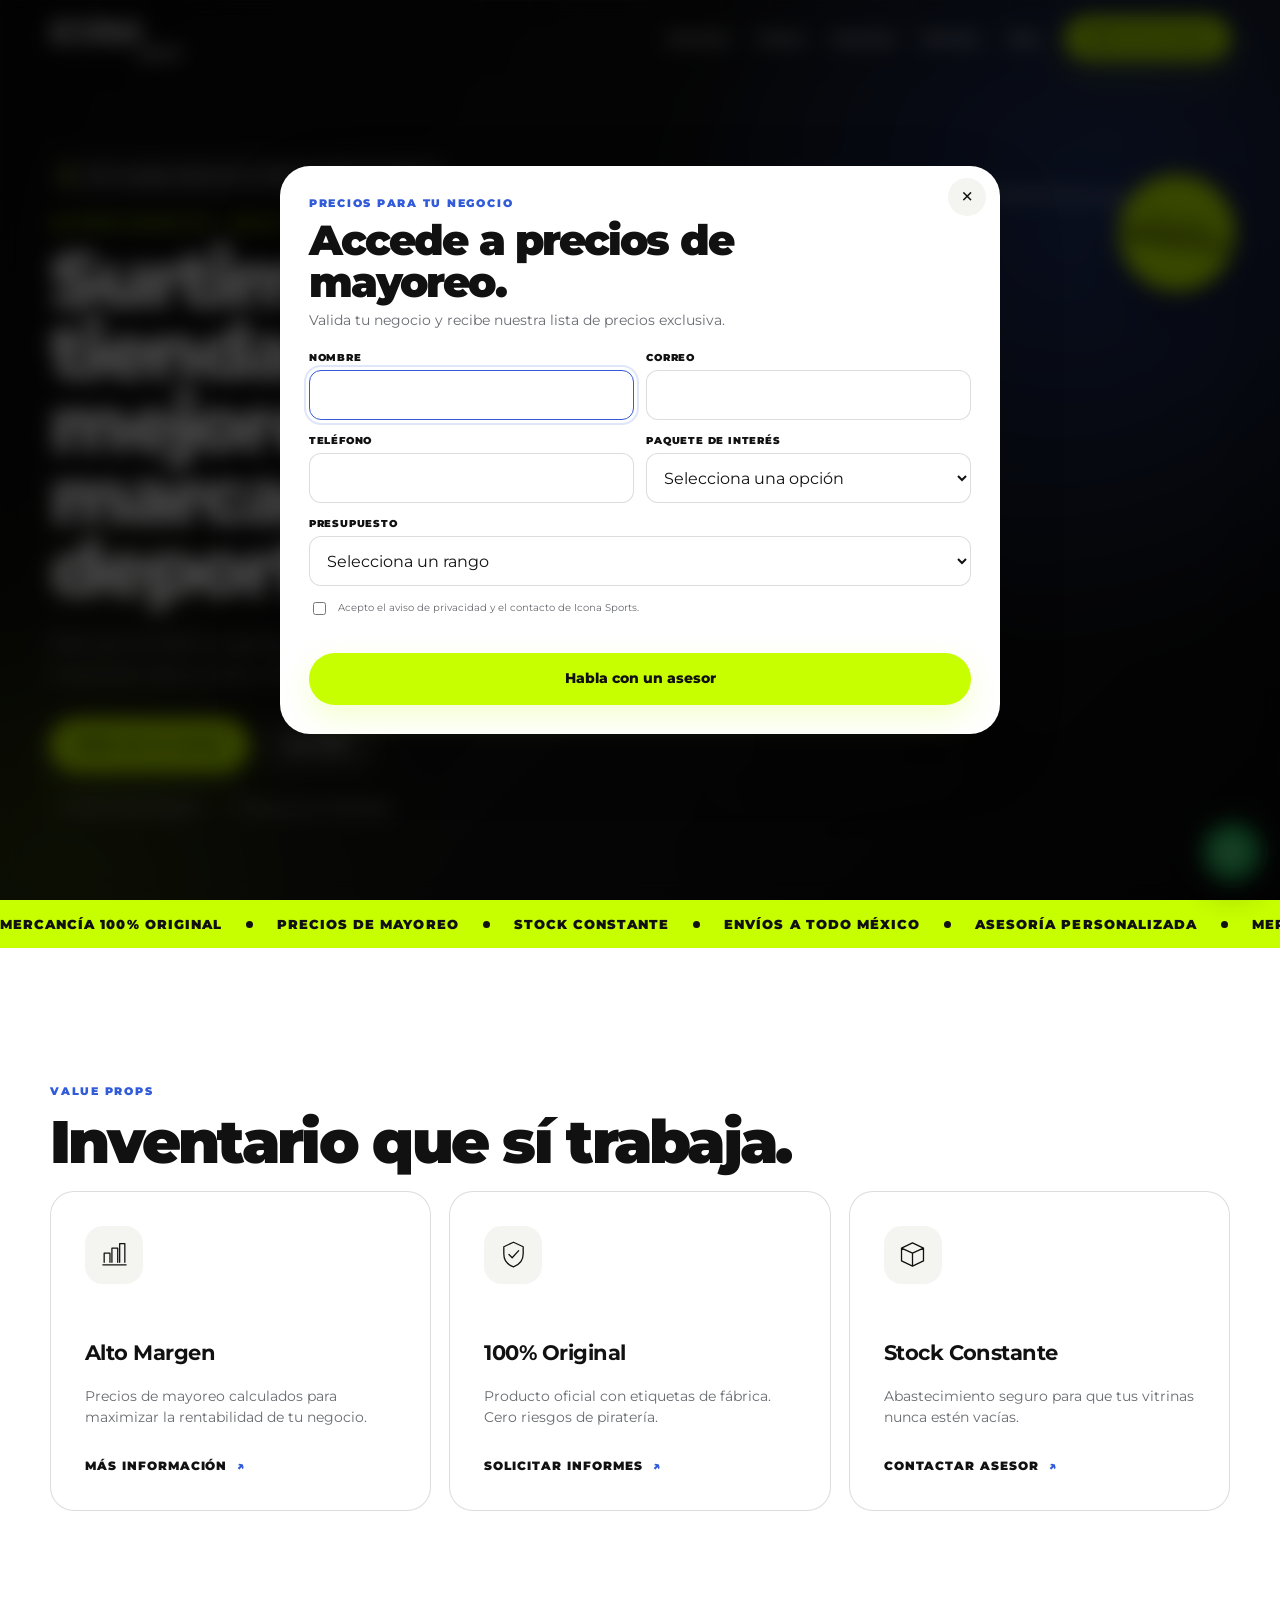
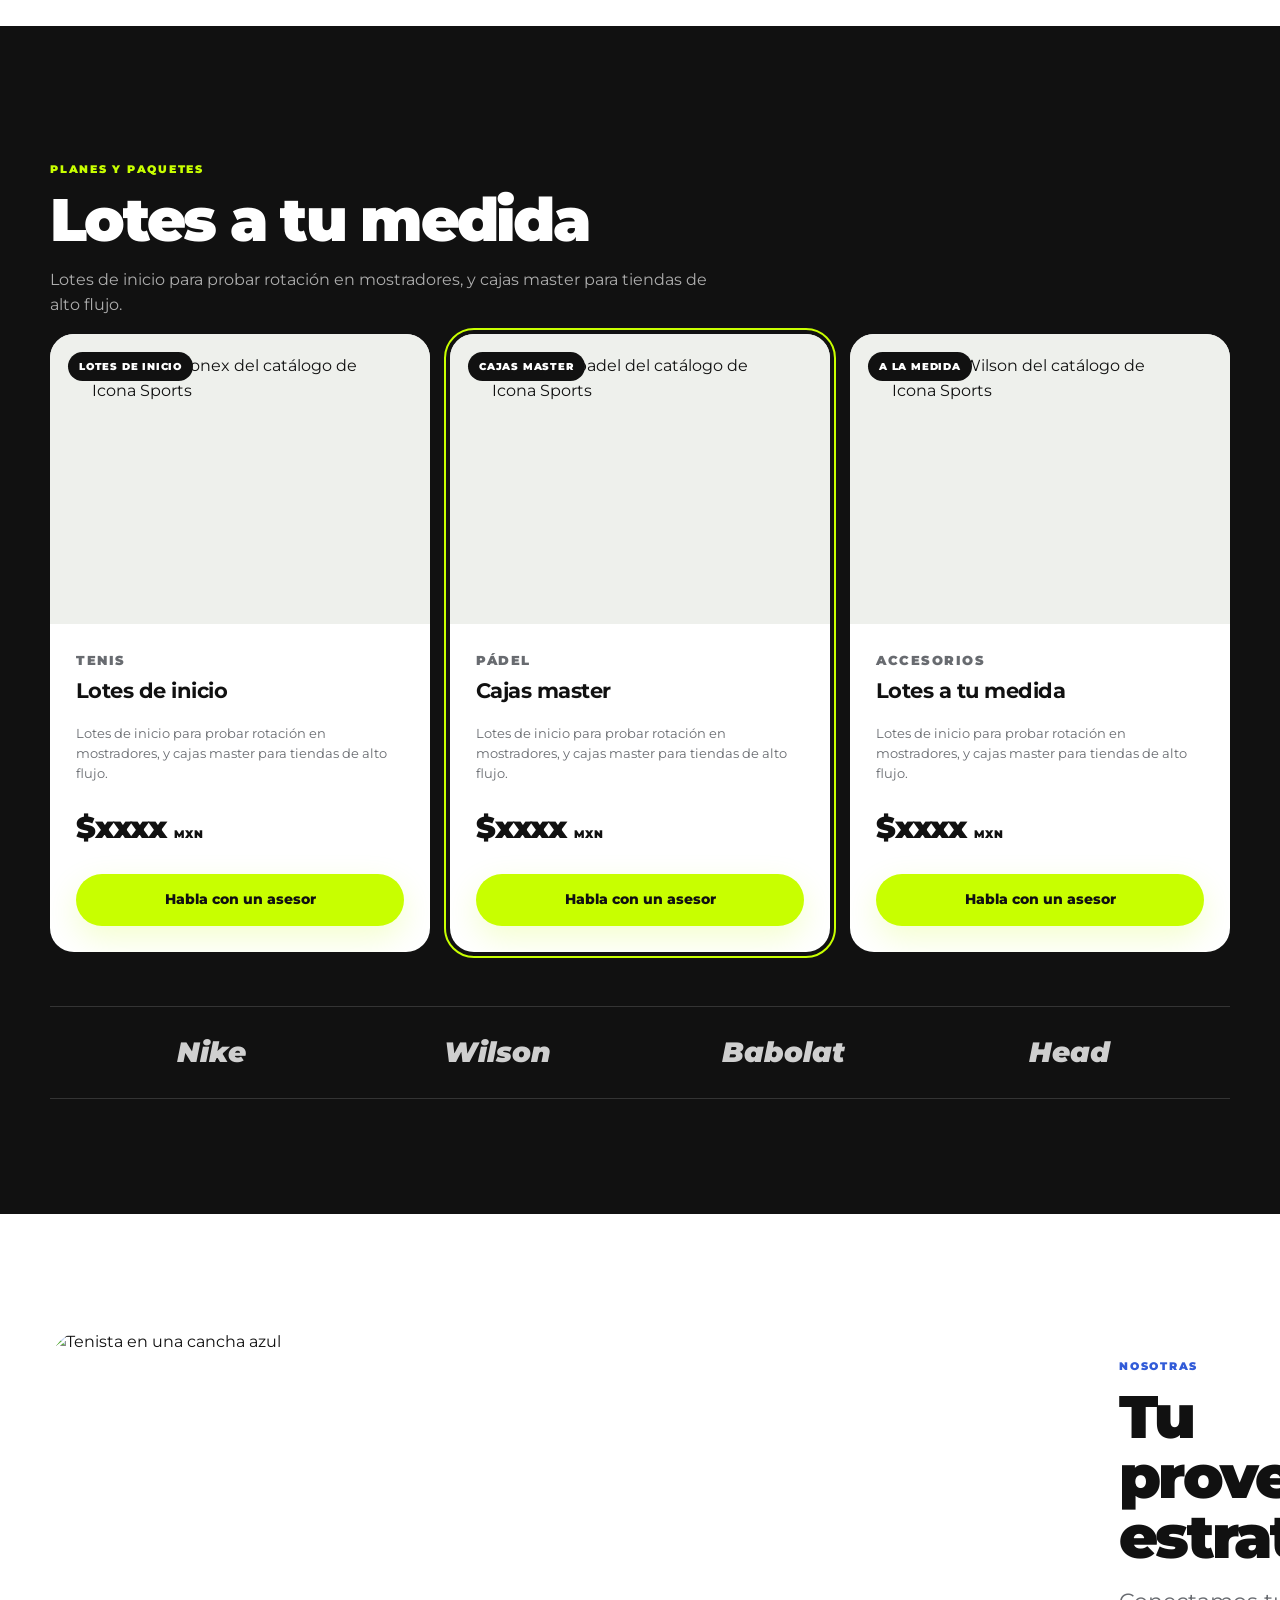
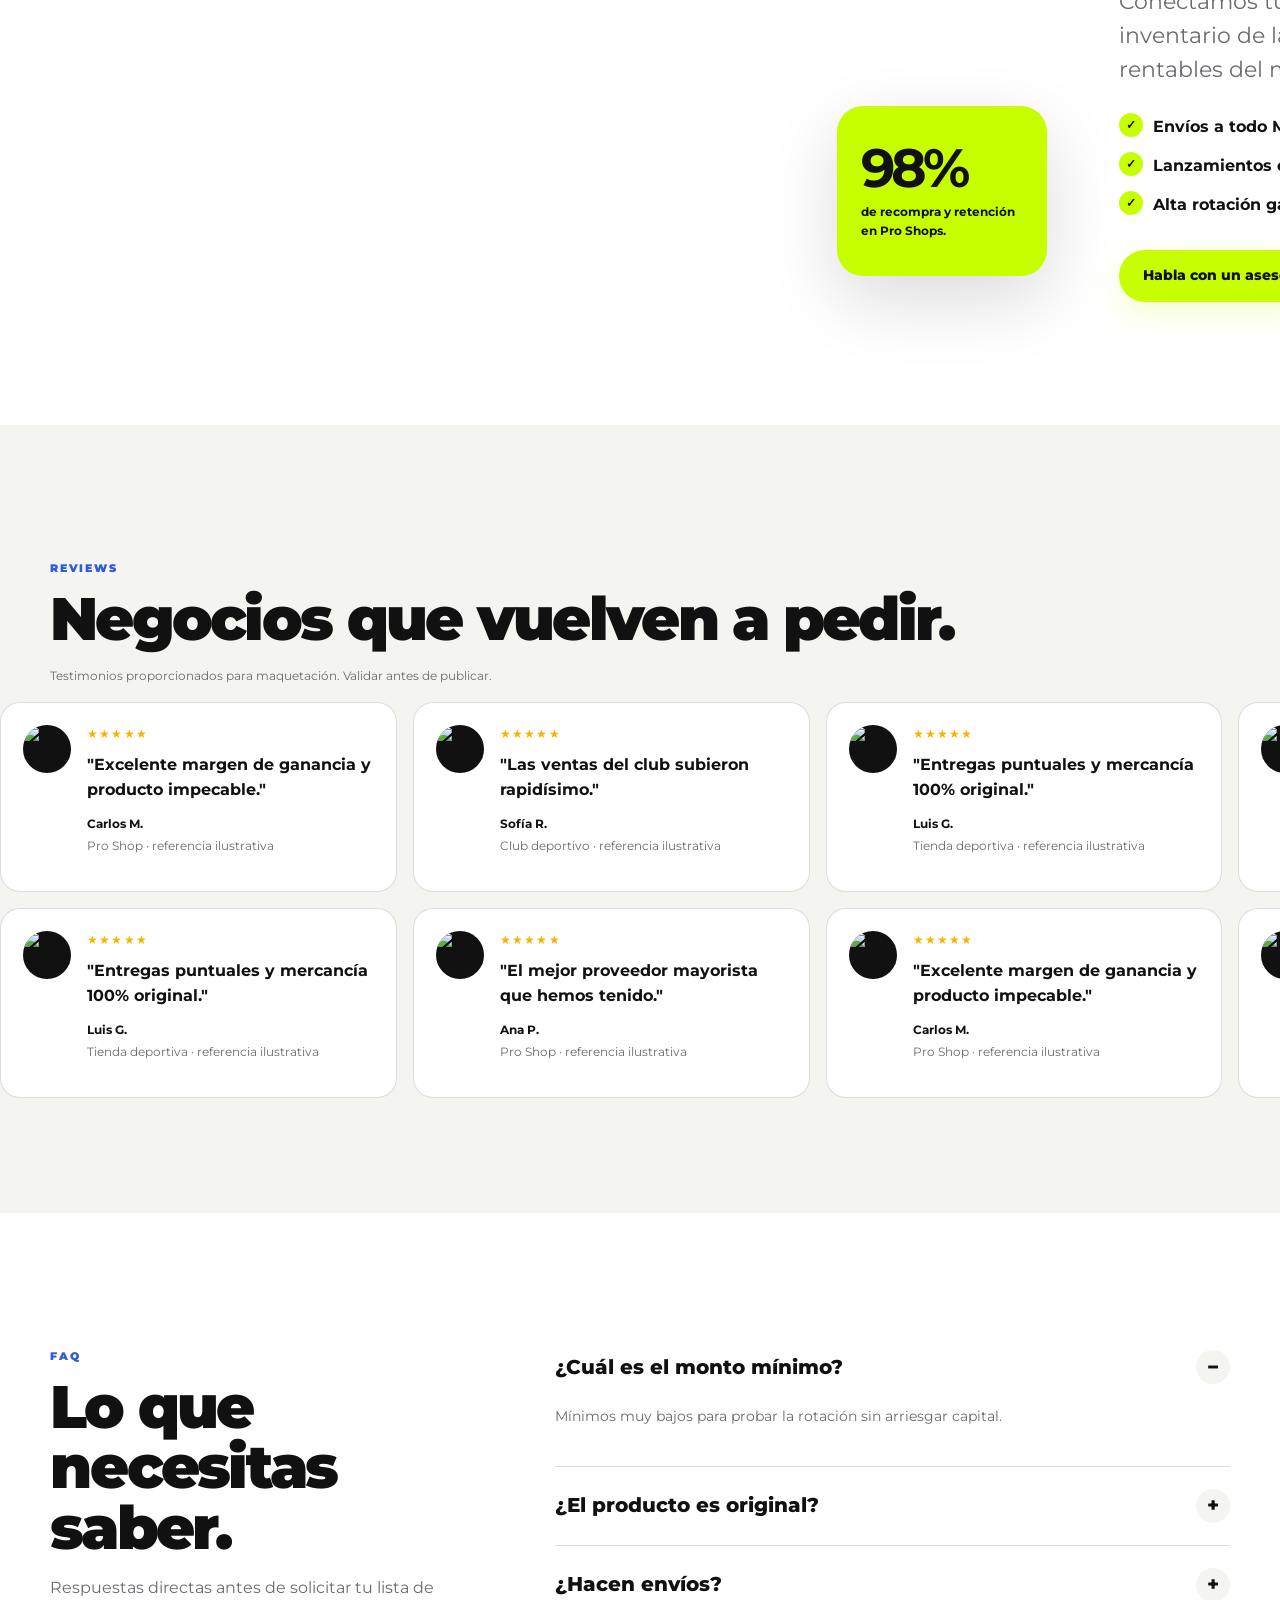
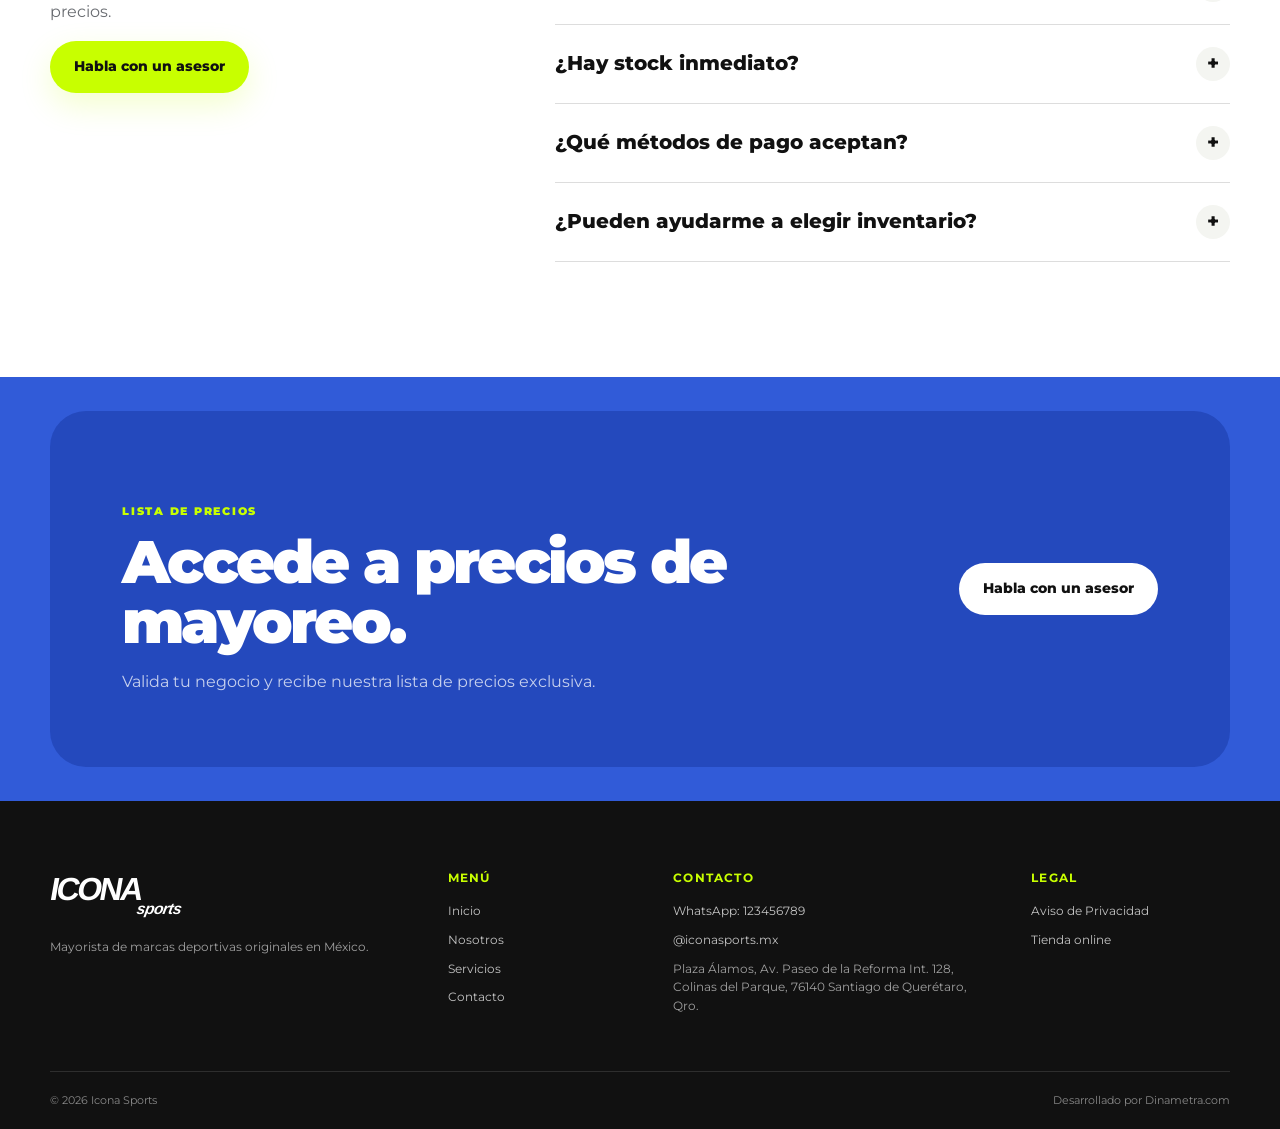
==== index.html @ 25380f53 "test landing b2b icona" ====
<!doctype html>
<html lang="es-MX">
<head>
  <meta charset="utf-8">
  <meta name="viewport" content="width=device-width, initial-scale=1">
  <meta name="description" content="Icona Sports: precios de mayoreo para clubes, tiendas deportivas y Pro Shops en México.">
  <title>Icona Sports | Mayoreo deportivo</title>
  <link rel="icon" href="assets/favicon.svg" type="image/svg+xml">
  <link rel="preconnect" href="https://fonts.googleapis.com">
  <link rel="preconnect" href="https://fonts.gstatic.com" crossorigin>
  <link href="https://fonts.googleapis.com/css2?family=Montserrat:ital,wght@0,400;0,500;0,600;0,700;0,800;0,900;1,700;1,800&display=swap" rel="stylesheet">
  <link rel="stylesheet" href="https://cdnjs.cloudflare.com/ajax/libs/font-awesome/6.7.2/css/all.min.css" referrerpolicy="no-referrer">
  <link rel="stylesheet" href="styles.css">
</head>
<body>
  <a class="skip-link" href="#contenido">Saltar al contenido</a>

  <header class="site-header" id="siteHeader">
    <nav class="nav container" aria-label="Navegación principal">
      <a class="brand" href="#inicio" aria-label="Icona Sports, inicio">
        <img src="assets/icona-logo.svg" width="176" height="48" alt="Icona Sports">
      </a>

      <button class="nav-toggle" id="navToggle" type="button" aria-expanded="false" aria-controls="navMenu" aria-label="Abrir menú">
        <span></span><span></span><span></span>
      </button>

      <div class="nav-menu" id="navMenu">
        <a href="#servicios">Servicios</a>
        <a href="#planes">Planes</a>
        <a href="#nosotras">Nosotras</a>
        <a href="#reviews">Reviews</a>
        <a href="#faq">FAQ</a>
        <button class="btn btn-small btn-primary js-open-modal" type="button">Habla con un asesor</button>
      </div>
    </nav>
  </header>

  <main id="contenido">
    <section class="hero" id="inicio">
      <div class="hero-glow" aria-hidden="true"></div>
      <div class="container hero-grid">
        <div class="hero-copy reveal">
          <div class="badge">
            <span class="badge-dot" aria-hidden="true"></span>
            +120 complejos deportivos en México confían en nosotros.
          </div>
          <p class="eyebrow">Mayoreo deportivo · México</p>
          <h1>Surtimos tu tienda con las mejores marcas deportivas.</h1>
          <p class="hero-sub">Mercancía 100% original y precios de mayoreo para el inventario de tu club o Pro Shop.</p>
          <div class="hero-actions">
            <button class="btn btn-primary js-open-modal" type="button">Habla con un asesor</button>
            <a class="btn btn-secondary" href="#planes">Ver lotes</a>
          </div>
          <div class="hero-mini-proof" aria-label="Beneficios principales">
            <span>Envíos a todo México</span>
            <span>Atención por WhatsApp</span>
          </div>
        </div>

        <div class="hero-collage reveal" aria-label="Deportes de raqueta">
          <figure class="hero-photo hero-photo-main">
            <img src="https://iconasports.com.mx/cdn/shop/files/preview_images/8a06ba923f134b3caab5adbdabb53604.thumbnail.0000000000_1100x.jpg?v=1773169426"
                 alt="Jugador sosteniendo una raqueta de tenis"
                 width="1100" height="563" fetchpriority="high">
          </figure>
          <figure class="hero-photo hero-photo-small">
            <img src="https://iconasports.com.mx/cdn/shop/files/NOVAK.png?v=1754581261&width=1200"
                 alt="Jugador de tenis en cancha"
                 width="1200" height="720" fetchpriority="high">
          </figure>
          <div class="hero-sticker" aria-hidden="true">MAYOREO<br><strong>DEPORTIVO</strong></div>
        </div>
      </div>
    </section>

    <div class="marquee" aria-label="Diferenciales de Icona Sports">
      <div class="marquee-track">
        <div class="marquee-group">
          <span>Mercancía 100% original</span><i></i>
          <span>Precios de mayoreo</span><i></i>
          <span>Stock constante</span><i></i>
          <span>Envíos a todo México</span><i></i>
          <span>Asesoría personalizada</span><i></i>
        </div>
        <div class="marquee-group" aria-hidden="true">
          <span>Mercancía 100% original</span><i></i>
          <span>Precios de mayoreo</span><i></i>
          <span>Stock constante</span><i></i>
          <span>Envíos a todo México</span><i></i>
          <span>Asesoría personalizada</span><i></i>
        </div>
      </div>
    </div>

    <section class="section" id="servicios">
      <div class="container">
        <div class="section-heading reveal">
          <p class="eyebrow">Value props</p>
          <h2>Inventario que sí trabaja.</h2>
        </div>

        <div class="value-grid">
          <article class="value-card reveal">
            <div class="line-icon" aria-hidden="true">
              <svg viewBox="0 0 48 48"><path d="M8 36V22h9v14M20 36V14h9v22M32 36V7h8v29M6 40h36"/></svg>
            </div>
            <h3>Alto Margen</h3>
            <p>Precios de mayoreo calculados para maximizar la rentabilidad de tu negocio.</p>
            <button class="text-link js-open-modal" type="button">Más Información <span>↗</span></button>
          </article>

          <article class="value-card reveal">
            <div class="line-icon" aria-hidden="true">
              <svg viewBox="0 0 48 48"><path d="M24 5l15 7v11c0 10-6 17-15 20C15 40 9 33 9 23V12l15-7zM17 24l5 5 10-11"/></svg>
            </div>
            <h3>100% Original</h3>
            <p>Producto oficial con etiquetas de fábrica. Cero riesgos de piratería.</p>
            <button class="text-link js-open-modal" type="button">Solicitar Informes <span>↗</span></button>
          </article>

          <article class="value-card reveal">
            <div class="line-icon" aria-hidden="true">
              <svg viewBox="0 0 48 48"><path d="M7 14l17-8 17 8-17 8-17-8zM7 14v20l17 8 17-8V14M24 22v20"/></svg>
            </div>
            <h3>Stock Constante</h3>
            <p>Abastecimiento seguro para que tus vitrinas nunca estén vacías.</p>
            <button class="text-link js-open-modal" type="button">Contactar Asesor <span>↗</span></button>
          </article>
        </div>
      </div>
    </section>

    <section class="section section-dark" id="planes">
      <div class="container">
        <div class="section-heading light reveal">
          <p class="eyebrow">Planes y paquetes</p>
          <h2>Lotes a tu medida</h2>
          <p>Lotes de inicio para probar rotación en mostradores, y cajas master para tiendas de alto flujo.</p>
        </div>

        <div class="plans-grid">
          <article class="plan-card reveal">
            <div class="plan-image">
              <img src="https://iconasports.com.mx/cdn/shop/files/ImagenPNG_66.png?v=1768932235&width=900"
                   alt="Raqueta Yonex del catálogo de Icona Sports" width="900" height="900" loading="lazy">
              <span class="plan-tag">Lotes de inicio</span>
            </div>
            <div class="plan-body">
              <p class="plan-kicker">Tenis</p>
              <h3>Lotes de inicio</h3>
              <p>Lotes de inicio para probar rotación en mostradores, y cajas master para tiendas de alto flujo.</p>
              <div class="plan-price">$xxxx <small>MXN</small></div>
              <button class="btn btn-primary btn-block js-open-modal" type="button" data-package="Lotes de inicio">Habla con un asesor</button>
            </div>
          </article>

          <article class="plan-card featured reveal">
            <div class="plan-image">
              <img src="https://iconasports.com.mx/cdn/shop/files/ImagenPNG_9.png?v=1765215580&width=900"
                   alt="Pala Bullpadel del catálogo de Icona Sports" width="900" height="900" loading="lazy">
              <span class="plan-tag">Cajas master</span>
            </div>
            <div class="plan-body">
              <p class="plan-kicker">Pádel</p>
              <h3>Cajas master</h3>
              <p>Lotes de inicio para probar rotación en mostradores, y cajas master para tiendas de alto flujo.</p>
              <div class="plan-price">$xxxx <small>MXN</small></div>
              <button class="btn btn-primary btn-block js-open-modal" type="button" data-package="Cajas master">Habla con un asesor</button>
            </div>
          </article>

          <article class="plan-card reveal">
            <div class="plan-image">
              <img src="https://iconasports.com.mx/cdn/shop/files/PELOTA-DE-TENNIS-CHAMPIONSHIP-PRESSURELESS-scaled-removebg-preview.png?v=1756843073&width=900"
                   alt="Pelota Wilson del catálogo de Icona Sports" width="900" height="900" loading="lazy">
              <span class="plan-tag">A la medida</span>
            </div>
            <div class="plan-body">
              <p class="plan-kicker">Accesorios</p>
              <h3>Lotes a tu medida</h3>
              <p>Lotes de inicio para probar rotación en mostradores, y cajas master para tiendas de alto flujo.</p>
              <div class="plan-price">$xxxx <small>MXN</small></div>
              <button class="btn btn-primary btn-block js-open-modal" type="button" data-package="Lotes a tu medida">Habla con un asesor</button>
            </div>
          </article>
        </div>

        <div class="brand-strip reveal" aria-label="Marcas mencionadas en el material de Icona Sports">
          <span>Nike</span><span>Wilson</span><span>Babolat</span><span>Head</span>
        </div>
      </div>
    </section>

    <section class="section about" id="nosotras">
      <div class="container about-grid">
        <div class="about-image reveal">
          <img src="https://iconasports.com.mx/cdn/shop/files/ultra_V5-2b.jpg?v=1754578104&width=1500"
               alt="Tenista en una cancha azul" width="1500" height="900" loading="lazy">
          <div class="about-stat">
            <strong>98%</strong>
            <span>de recompra y retención en Pro Shops.</span>
          </div>
        </div>

        <div class="about-copy reveal">
          <p class="eyebrow">Nosotras</p>
          <h2>Tu proveedor estratégico</h2>
          <p class="lead">Conectamos tu negocio con el inventario de las marcas más rentables del mundo.</p>
          <ul class="check-list">
            <li>Envíos a todo México.</li>
            <li>Lanzamientos oficiales.</li>
            <li>Alta rotación garantizada.</li>
          </ul>
          <button class="btn btn-primary js-open-modal" type="button">Habla con un asesor</button>
        </div>
      </div>
    </section>

    <section class="section reviews-section" id="reviews">
      <div class="container">
        <div class="section-heading reveal">
          <p class="eyebrow">Reviews</p>
          <h2>Negocios que vuelven a pedir.</h2>
          <p class="review-disclaimer">Testimonios proporcionados para maquetación. Validar antes de publicar.</p>
        </div>
      </div>

      <div class="reviews-rail reviews-left" aria-label="Primera fila de testimonios">
        <div class="reviews-track">
          <article class="review-card"><div class="avatar"><img src="https://images.unsplash.com/photo-1500648767791-00dcc994a43e?auto=format&fit=crop&w=160&h=160&q=82" alt="Retrato ilustrativo de Carlos M." width="96" height="96" loading="lazy"></div><div><div class="stars" aria-label="5 estrellas">★★★★★</div><p>"Excelente margen de ganancia y producto impecable."</p><strong>Carlos M.</strong><span>Pro Shop · referencia ilustrativa</span></div></article>
          <article class="review-card"><div class="avatar"><img src="https://images.unsplash.com/photo-1494790108377-be9c29b29330?auto=format&fit=crop&w=160&h=160&q=82" alt="Retrato ilustrativo de Sofía R." width="96" height="96" loading="lazy"></div><div><div class="stars" aria-label="5 estrellas">★★★★★</div><p>"Las ventas del club subieron rapidísimo."</p><strong>Sofía R.</strong><span>Club deportivo · referencia ilustrativa</span></div></article>
          <article class="review-card"><div class="avatar"><img src="https://images.unsplash.com/photo-1507003211169-0a1dd7228f2d?auto=format&fit=crop&w=160&h=160&q=82" alt="Retrato ilustrativo de Luis G." width="96" height="96" loading="lazy"></div><div><div class="stars" aria-label="5 estrellas">★★★★★</div><p>"Entregas puntuales y mercancía 100% original."</p><strong>Luis G.</strong><span>Tienda deportiva · referencia ilustrativa</span></div></article>
          <article class="review-card"><div class="avatar"><img src="https://images.unsplash.com/photo-1534528741775-53994a69daeb?auto=format&fit=crop&w=160&h=160&q=82" alt="Retrato ilustrativo de Ana P." width="96" height="96" loading="lazy"></div><div><div class="stars" aria-label="5 estrellas">★★★★★</div><p>"El mejor proveedor mayorista que hemos tenido."</p><strong>Ana P.</strong><span>Pro Shop · referencia ilustrativa</span></div></article>
          <article class="review-card"><div class="avatar"><img src="https://images.unsplash.com/photo-1500648767791-00dcc994a43e?auto=format&fit=crop&w=160&h=160&q=82" alt="Retrato ilustrativo de Carlos M." width="96" height="96" loading="lazy"></div><div><div class="stars" aria-label="5 estrellas">★★★★★</div><p>"Excelente margen de ganancia y producto impecable."</p><strong>Carlos M.</strong><span>Pro Shop · referencia ilustrativa</span></div></article>
          <article class="review-card"><div class="avatar"><img src="https://images.unsplash.com/photo-1494790108377-be9c29b29330?auto=format&fit=crop&w=160&h=160&q=82" alt="Retrato ilustrativo de Sofía R." width="96" height="96" loading="lazy"></div><div><div class="stars" aria-label="5 estrellas">★★★★★</div><p>"Las ventas del club subieron rapidísimo."</p><strong>Sofía R.</strong><span>Club deportivo · referencia ilustrativa</span></div></article>
        </div>
      </div>

      <div class="reviews-rail reviews-right" aria-label="Segunda fila de testimonios">
        <div class="reviews-track">
          <article class="review-card"><div class="avatar"><img src="https://images.unsplash.com/photo-1507003211169-0a1dd7228f2d?auto=format&fit=crop&w=160&h=160&q=82" alt="Retrato ilustrativo de Luis G." width="96" height="96" loading="lazy"></div><div><div class="stars" aria-label="5 estrellas">★★★★★</div><p>"Entregas puntuales y mercancía 100% original."</p><strong>Luis G.</strong><span>Tienda deportiva · referencia ilustrativa</span></div></article>
          <article class="review-card"><div class="avatar"><img src="https://images.unsplash.com/photo-1534528741775-53994a69daeb?auto=format&fit=crop&w=160&h=160&q=82" alt="Retrato ilustrativo de Ana P." width="96" height="96" loading="lazy"></div><div><div class="stars" aria-label="5 estrellas">★★★★★</div><p>"El mejor proveedor mayorista que hemos tenido."</p><strong>Ana P.</strong><span>Pro Shop · referencia ilustrativa</span></div></article>
          <article class="review-card"><div class="avatar"><img src="https://images.unsplash.com/photo-1500648767791-00dcc994a43e?auto=format&fit=crop&w=160&h=160&q=82" alt="Retrato ilustrativo de Carlos M." width="96" height="96" loading="lazy"></div><div><div class="stars" aria-label="5 estrellas">★★★★★</div><p>"Excelente margen de ganancia y producto impecable."</p><strong>Carlos M.</strong><span>Pro Shop · referencia ilustrativa</span></div></article>
          <article class="review-card"><div class="avatar"><img src="https://images.unsplash.com/photo-1494790108377-be9c29b29330?auto=format&fit=crop&w=160&h=160&q=82" alt="Retrato ilustrativo de Sofía R." width="96" height="96" loading="lazy"></div><div><div class="stars" aria-label="5 estrellas">★★★★★</div><p>"Las ventas del club subieron rapidísimo."</p><strong>Sofía R.</strong><span>Club deportivo · referencia ilustrativa</span></div></article>
          <article class="review-card"><div class="avatar"><img src="https://images.unsplash.com/photo-1507003211169-0a1dd7228f2d?auto=format&fit=crop&w=160&h=160&q=82" alt="Retrato ilustrativo de Luis G." width="96" height="96" loading="lazy"></div><div><div class="stars" aria-label="5 estrellas">★★★★★</div><p>"Entregas puntuales y mercancía 100% original."</p><strong>Luis G.</strong><span>Tienda deportiva · referencia ilustrativa</span></div></article>
          <article class="review-card"><div class="avatar"><img src="https://images.unsplash.com/photo-1534528741775-53994a69daeb?auto=format&fit=crop&w=160&h=160&q=82" alt="Retrato ilustrativo de Ana P." width="96" height="96" loading="lazy"></div><div><div class="stars" aria-label="5 estrellas">★★★★★</div><p>"El mejor proveedor mayorista que hemos tenido."</p><strong>Ana P.</strong><span>Pro Shop · referencia ilustrativa</span></div></article>
        </div>
      </div>
    </section>

    <section class="section faq-section" id="faq">
      <div class="container faq-grid">
        <div class="faq-intro reveal">
          <p class="eyebrow">FAQ</p>
          <h2>Lo que necesitas saber.</h2>
          <p>Respuestas directas antes de solicitar tu lista de precios.</p>
          <button class="btn btn-primary js-open-modal" type="button">Habla con un asesor</button>
        </div>

        <div class="accordion reveal" data-accordion>
          <article class="faq-item open">
            <button class="faq-question" type="button" aria-expanded="true">
              ¿Cuál es el monto mínimo?<span>−</span>
            </button>
            <div class="faq-answer"><p>Mínimos muy bajos para probar la rotación sin arriesgar capital.</p></div>
          </article>
          <article class="faq-item">
            <button class="faq-question" type="button" aria-expanded="false">
              ¿El producto es original?<span>+</span>
            </button>
            <div class="faq-answer" hidden><p>Sí, entregamos con empaques y etiquetas oficiales de fábrica.</p></div>
          </article>
          <article class="faq-item">
            <button class="faq-question" type="button" aria-expanded="false">
              ¿Hacen envíos?<span>+</span>
            </button>
            <div class="faq-answer" hidden><p>Sí, envíos seguros a toda la República Mexicana.</p></div>
          </article>
          <article class="faq-item">
            <button class="faq-question" type="button" aria-expanded="false">
              ¿Hay stock inmediato?<span>+</span>
            </button>
            <div class="faq-answer" hidden><p>Sí, inventario centralizado y listo para envío.</p></div>
          </article>
          <article class="faq-item">
            <button class="faq-question" type="button" aria-expanded="false">
              ¿Qué métodos de pago aceptan?<span>+</span>
            </button>
            <div class="faq-answer" hidden><p>Aceptamos tarjetas de débito y crédito, además de pagos a través de PayPal y Mercado Pago.</p></div>
          </article>
          <article class="faq-item">
            <button class="faq-question" type="button" aria-expanded="false">
              ¿Pueden ayudarme a elegir inventario?<span>+</span>
            </button>
            <div class="faq-answer" hidden><p>Sí, ofrecemos asesoría 100% personalizada y gratuita vía WhatsApp.</p></div>
          </article>
        </div>
      </div>
    </section>

    <section class="closing-cta">
      <div class="container closing-inner reveal">
        <div>
          <p class="eyebrow">Lista de precios</p>
          <h2>Accede a precios de mayoreo.</h2>
          <p>Valida tu negocio y recibe nuestra lista de precios exclusiva.</p>
        </div>
        <button class="btn btn-light js-open-modal" type="button">Habla con un asesor</button>
      </div>
    </section>
  </main>

  <footer class="site-footer">
    <div class="container footer-grid">
      <div class="footer-brand">
        <img src="assets/icona-logo.svg" width="176" height="48" alt="Icona Sports">
        <p>Mayorista de marcas deportivas originales en México.</p>
      </div>
      <div>
        <h3>Menú</h3>
        <a href="#inicio">Inicio</a>
        <a href="#nosotras">Nosotros</a>
        <a href="#servicios">Servicios</a>
        <button class="footer-button js-open-modal" type="button">Contacto</button>
      </div>
      <div>
        <h3>Contacto</h3>
        <a href="https://wa.me/123456789" target="_blank" rel="noopener">WhatsApp: 123456789</a>
        <a href="https://www.instagram.com/iconasports.mx/" target="_blank" rel="noopener">@iconasports.mx</a>
        <p>Plaza Álamos, Av. Paseo de la Reforma Int. 128, Colinas del Parque, 76140 Santiago de Querétaro, Qro.</p>
      </div>
      <div>
        <h3>Legal</h3>
        <a href="https://iconasports.com.mx/policies/privacy-policy" target="_blank" rel="noopener">Aviso de Privacidad</a>
        <a href="https://iconasports.com.mx/" target="_blank" rel="noopener">Tienda online</a>
      </div>
    </div>
    <div class="container footer-bottom">
      <span>© 2026 Icona Sports</span>
      <a href="https://dinametra.com/" target="_blank" rel="noopener">Desarrollado por Dinametra.com</a>
    </div>
  </footer>

  <a class="wa-float" href="https://wa.me/123456789?text=Hola%20Icona%20Sports%2C%20quiero%20informaci%C3%B3n%20de%20mayoreo." target="_blank" rel="noopener" aria-label="Hablar por WhatsApp">
    <i class="fa-brands fa-whatsapp" aria-hidden="true"></i>
  </a>

  <div class="modal" id="leadModal" aria-hidden="true">
    <div class="modal-backdrop" data-close-modal></div>
    <section class="modal-panel" role="dialog" aria-modal="true" aria-labelledby="modalTitle">
      <button class="modal-close" type="button" data-close-modal aria-label="Cerrar formulario">×</button>
      <div class="modal-heading">
        <p class="eyebrow">Precios para tu negocio</p>
        <h2 id="modalTitle">Accede a precios de mayoreo.</h2>
        <p>Valida tu negocio y recibe nuestra lista de precios exclusiva.</p>
      </div>

      <form id="leadForm" novalidate>
        <div class="form-grid">
          <div class="field">
            <label for="nombre">Nombre</label>
            <input id="nombre" name="nombre" type="text" autocomplete="name" required>
          </div>
          <div class="field">
            <label for="correo">Correo</label>
            <input id="correo" name="correo" type="email" autocomplete="email" required>
          </div>
          <div class="field">
            <label for="telefono">Teléfono</label>
            <input id="telefono" name="telefono" type="tel" autocomplete="tel" inputmode="tel" required>
          </div>
          <div class="field">
            <label for="paquete">Paquete de interés</label>
            <select id="paquete" name="paquete" required>
              <option value="">Selecciona una opción</option>
              <option>Lotes de inicio</option>
              <option>Cajas master</option>
              <option>Lotes a tu medida</option>
            </select>
          </div>
          <div class="field field-full">
            <label for="presupuesto">Presupuesto</label>
            <select id="presupuesto" name="presupuesto" required>
              <option value="">Selecciona un rango</option>
              <option>Menos de $5,000</option>
              <option>$5,000 a $10,000</option>
              <option>Más de $10,000</option>
            </select>
          </div>
        </div>
        <label class="consent">
          <input type="checkbox" name="privacidad" required>
          <span>Acepto el aviso de privacidad y el contacto de Icona Sports.</span>
        </label>
        <p class="form-error" id="formError" role="alert" aria-live="polite"></p>
        <button class="btn btn-primary btn-block" type="submit">Habla con un asesor</button>
      </form>
    </section>
  </div>

  <script src="script.js"></script>
</body>
</html>
---- styles.css ----
:root {
  --ink: #111111;
  --ink-soft: #252525;
  --paper: #ffffff;
  --off: #f4f5f1;
  --line: rgba(17, 17, 17, 0.14);
  --accent: #c8ff00;
  --blue: #315bd8;
  --muted: #686b70;
  --shadow: 0 24px 70px rgba(0,0,0,.14);
  --radius-sm: 14px;
  --radius: 24px;
  --radius-lg: 36px;
  --container: min(1180px, calc(100% - 32px));
  --nav-h: 76px;
  --ease: cubic-bezier(.2,.8,.2,1);
}

* { box-sizing: border-box; }
html { scroll-behavior: smooth; }
body {
  margin: 0;
  color: var(--ink);
  background: var(--paper);
  font-family: "Montserrat", Arial, sans-serif;
  font-size: 16px;
  line-height: 1.55;
  overflow-x: hidden;
}
body.modal-open { overflow: hidden; }
img { display: block; max-width: 100%; }
button, input, select { font: inherit; }
button, a { -webkit-tap-highlight-color: transparent; }
a { color: inherit; text-decoration: none; }
button { color: inherit; }
:focus-visible { outline: 3px solid var(--blue); outline-offset: 3px; }
.container { width: var(--container); margin-inline: auto; }
.section { padding: clamp(76px, 9vw, 132px) 0; }
.skip-link {
  position: fixed; left: 16px; top: -60px; z-index: 9999;
  background: var(--accent); color: var(--ink); padding: 12px 16px; border-radius: 10px;
  transition: top .2s;
}
.skip-link:focus { top: 12px; }

.site-header {
  position: fixed; inset: 0 0 auto; z-index: 1000; height: var(--nav-h);
  background: transparent; color: #fff;
  transition: background .25s, backdrop-filter .25s, box-shadow .25s, color .25s;
}
.site-header.scrolled {
  background: rgba(255,255,255,.82);
  color: var(--ink);
  backdrop-filter: blur(18px);
  -webkit-backdrop-filter: blur(18px);
  box-shadow: 0 1px 0 rgba(17,17,17,.08);
}
.nav { min-height: var(--nav-h); display: flex; align-items: center; justify-content: space-between; gap: 24px; }
.brand { display: flex; align-items: center; align-self: center; color: currentColor; }
.brand img, .footer-brand img { width: 176px; height: auto; align-self: center; color: currentColor; }
.site-header:not(.scrolled) .brand img { filter: invert(1); }
.nav-menu { display: flex; align-items: center; gap: clamp(14px, 2.2vw, 32px); font-size: 13px; font-weight: 700; }
.nav-menu > a { position: relative; }
.nav-menu > a::after { content: ""; position: absolute; left: 0; right: 100%; bottom: -6px; height: 2px; background: var(--accent); transition: right .2s; }
.nav-menu > a:hover::after { right: 0; }
.nav-toggle { display: none; width: 42px; height: 42px; border: 0; background: transparent; align-items: center; justify-content: center; flex-direction: column; gap: 5px; }
.nav-toggle span { width: 24px; height: 2px; background: currentColor; transition: transform .2s, opacity .2s; }

.btn {
  border: 0; border-radius: 999px; min-height: 52px; padding: 0 24px;
  display: inline-flex; align-items: center; justify-content: center; gap: 8px;
  font-weight: 800; font-size: 14px; cursor: pointer; transition: transform .2s var(--ease), box-shadow .2s, background .2s;
}
.btn:hover { transform: translateY(-2px); }
.btn-primary { background: var(--accent); color: var(--ink); box-shadow: 0 12px 32px rgba(200,255,0,.2); }
.btn-primary:hover { box-shadow: 0 16px 38px rgba(200,255,0,.32); }
.btn-secondary { color: #fff; background: rgba(255,255,255,.08); border: 1px solid rgba(255,255,255,.32); backdrop-filter: blur(10px); }
.btn-light { background: #fff; color: var(--ink); }
.btn-small { min-height: 42px; padding-inline: 18px; font-size: 12px; }
.btn-block { width: 100%; }
.site-header.scrolled .btn-primary { background: var(--ink); color: #fff; box-shadow: none; }

.hero {
  position: relative; min-height: 100svh; padding: calc(var(--nav-h) + 70px) 0 72px;
  color: #fff; background:
    radial-gradient(circle at 85% 25%, rgba(49,91,216,.45), transparent 34%),
    linear-gradient(135deg, #080808 0%, #161616 58%, #090909 100%);
  display: flex; align-items: center; overflow: hidden;
}
.hero::before {
  content: ""; position: absolute; inset: 0;
  background-image: linear-gradient(rgba(255,255,255,.035) 1px, transparent 1px), linear-gradient(90deg, rgba(255,255,255,.035) 1px, transparent 1px);
  background-size: 48px 48px; mask-image: linear-gradient(to bottom, #000, transparent 88%);
}
.hero-glow {
  position: absolute; width: 360px; height: 360px; border-radius: 50%;
  left: -130px; bottom: -160px; background: var(--accent); filter: blur(120px); opacity: .2;
}
.hero-grid { position: relative; display: grid; grid-template-columns: 1.02fr .98fr; align-items: center; gap: clamp(42px, 7vw, 98px); }
.badge { width: fit-content; display: flex; align-items: center; gap: 10px; padding: 9px 13px; border: 1px solid rgba(255,255,255,.22); border-radius: 999px; background: rgba(255,255,255,.07); font-size: 12px; font-weight: 600; }
.badge-dot { width: 8px; height: 8px; border-radius: 50%; background: var(--accent); box-shadow: 0 0 0 5px rgba(200,255,0,.13); }
.eyebrow { margin: 20px 0 12px; text-transform: uppercase; letter-spacing: .16em; font-size: 11px; font-weight: 900; color: var(--blue); }
.hero .eyebrow, .section-dark .eyebrow, .closing-cta .eyebrow { color: var(--accent); }
h1, h2, h3, p { margin-top: 0; }
h1 { max-width: 720px; margin-bottom: 24px; font-size: clamp(44px, 6vw, 84px); line-height: .94; letter-spacing: -.055em; font-weight: 900; }
h2 { margin-bottom: 18px; font-size: clamp(34px, 4.7vw, 64px); line-height: 1; letter-spacing: -.045em; font-weight: 900; }
h3 { font-size: 21px; line-height: 1.1; letter-spacing: -.025em; }
.hero-sub { max-width: 620px; margin-bottom: 30px; color: rgba(255,255,255,.76); font-size: clamp(16px, 1.5vw, 20px); }
.hero-actions { display: flex; flex-wrap: wrap; gap: 12px; }
.hero-mini-proof { display: flex; flex-wrap: wrap; gap: 10px 26px; margin-top: 28px; color: rgba(255,255,255,.65); font-size: 12px; font-weight: 700; }
.hero-mini-proof span::before { content: "✓"; color: var(--accent); margin-right: 7px; }
.hero-collage { position: relative; min-height: clamp(440px, 54vw, 650px); }
.hero-photo { position: absolute; margin: 0; overflow: hidden; border-radius: var(--radius-lg); box-shadow: var(--shadow); }
.hero-photo img { width: 100%; height: 100%; object-fit: cover; }
.hero-photo-main { inset: 3% 0 11% 12%; transform: rotate(2.5deg); }
.hero-photo-small { width: 48%; height: 45%; left: 0; bottom: 0; transform: rotate(-6deg); border: 8px solid #121212; }
.hero-sticker {
  position: absolute; top: 2%; right: -1%; width: 116px; height: 116px; border-radius: 50%;
  display: grid; place-content: center; text-align: center; background: var(--accent); color: var(--ink);
  font-size: 14px; line-height: 1.1; transform: rotate(9deg); box-shadow: 0 18px 44px rgba(0,0,0,.3);
}
.hero-sticker strong { font-size: 17px; letter-spacing: -.03em; }

.marquee { overflow: hidden; padding: 14px 0; background: var(--accent); color: var(--ink); }
.marquee-track {
  display: flex;
  width: max-content;
  will-change: transform;
  animation: marquee 11s linear infinite;
}
.marquee-group {
  display: flex;
  flex-shrink: 0;
  align-items: center;
  gap: 24px;
  padding-right: 24px;
  font-size: 13px;
  font-weight: 900;
  text-transform: uppercase;
  letter-spacing: .08em;
  white-space: nowrap;
}
.marquee-group i { width: 7px; height: 7px; flex: 0 0 7px; border-radius: 50%; background: var(--ink); }
.marquee:hover .marquee-track { animation-play-state: paused; }
@keyframes marquee { to { transform: translateX(-50%); } } }

.section-heading { max-width: 760px; margin-bottom: 48px; }
.section-heading > p:last-child { color: var(--muted); max-width: 660px; }
.section-heading.light { color: #fff; }
.section-heading.light > p:last-child { color: rgba(255,255,255,.66); }
.value-grid { display: grid; grid-template-columns: repeat(3, 1fr); gap: 18px; }
.value-card { min-height: 320px; display: flex; flex-direction: column; padding: clamp(24px, 3vw, 34px); border: 1px solid var(--line); border-radius: var(--radius); background: #fff; transition: transform .25s var(--ease), box-shadow .25s; }
.value-card:hover { transform: translateY(-7px); box-shadow: var(--shadow); }
.line-icon { width: 58px; height: 58px; display: grid; place-items: center; margin-bottom: auto; border-radius: 18px; background: var(--off); }
.line-icon svg { width: 31px; fill: none; stroke: currentColor; stroke-width: 2; stroke-linecap: round; stroke-linejoin: round; }
.value-card p { color: var(--muted); font-size: 14px; }
.text-link { margin-top: 14px; padding: 0; border: 0; background: none; text-align: left; cursor: pointer; font-size: 12px; font-weight: 900; text-transform: uppercase; letter-spacing: .08em; }
.text-link span { color: var(--blue); margin-left: 5px; }

.section-dark { background: var(--ink); color: #fff; }
.plans-grid { display: grid; grid-template-columns: repeat(3, 1fr); gap: 20px; align-items: stretch; }
.plan-card { overflow: hidden; border-radius: var(--radius); background: #fff; color: var(--ink); transition: transform .25s var(--ease); }
.plan-card:hover { transform: translateY(-8px); }
.plan-card.featured { outline: 2px solid var(--accent); outline-offset: 4px; }
.plan-image { position: relative; min-height: 290px; display: grid; place-items: center; background: #eef0ec; overflow: hidden; }
.plan-image img { width: 78%; height: 250px; object-fit: contain; transition: transform .35s var(--ease); }
.plan-card:hover .plan-image img { transform: scale(1.06) rotate(-2deg); }
.plan-tag { position: absolute; top: 18px; left: 18px; padding: 7px 11px; border-radius: 999px; background: var(--ink); color: #fff; font-size: 10px; font-weight: 900; text-transform: uppercase; letter-spacing: .08em; }
.plan-body { padding: 26px; }
.plan-kicker { margin-bottom: 9px; color: var(--blue); font-size: 11px; font-weight: 900; text-transform: uppercase; letter-spacing: .12em; }
.plan-body p { color: var(--muted); font-size: 13px; }
.plan-price { margin: 22px 0; font-size: 30px; font-weight: 900; letter-spacing: -.04em; }
.plan-price small { font-size: 11px; letter-spacing: .06em; }
.brand-strip { margin-top: 54px; padding: 24px; display: grid; grid-template-columns: repeat(4, 1fr); gap: 12px; border-top: 1px solid rgba(255,255,255,.15); border-bottom: 1px solid rgba(255,255,255,.15); }
.brand-strip span { text-align: center; font-size: clamp(18px, 2.4vw, 28px); font-weight: 900; font-style: italic; opacity: .8; }

.about-grid { display: grid; grid-template-columns: 1.05fr .95fr; align-items: center; gap: clamp(40px, 8vw, 110px); }
.about-image { position: relative; min-height: 580px; }
.about-image > img { width: 100%; height: 580px; object-fit: cover; border-radius: var(--radius-lg); }
.about-stat { position: absolute; right: -30px; bottom: 34px; width: 210px; min-height: 170px; padding: 24px; display: flex; flex-direction: column; justify-content: center; border-radius: 26px; background: var(--accent); box-shadow: var(--shadow); }
.about-stat strong { font-size: 54px; line-height: 1; letter-spacing: -.06em; }
.about-stat span { margin-top: 8px; font-size: 12px; font-weight: 700; }
.lead { color: var(--muted); font-size: clamp(17px, 2vw, 22px); }
.check-list { list-style: none; margin: 28px 0 32px; padding: 0; display: grid; gap: 14px; }
.check-list li { position: relative; padding-left: 34px; font-weight: 700; }
.check-list li::before { content: "✓"; position: absolute; left: 0; top: -2px; width: 24px; height: 24px; display: grid; place-items: center; border-radius: 50%; background: var(--accent); font-size: 12px; }

.reviews-section { overflow: hidden; background: var(--off); }
.review-disclaimer { font-size: 12px; }
.reviews-rail { overflow: hidden; margin-top: 16px; }
.reviews-track { display: flex; width: max-content; gap: 16px; animation: reviewLeft 28s linear infinite; }
.reviews-right .reviews-track { animation-name: reviewRight; animation-duration: 31s; }
.reviews-rail:hover .reviews-track { animation-play-state: paused; }
.review-card { width: clamp(290px, 31vw, 410px); min-height: 190px; padding: 22px; display: grid; grid-template-columns: 48px 1fr; gap: 16px; border: 1px solid var(--line); border-radius: 20px; background: #fff; }
.avatar { width: 48px; height: 48px; overflow: hidden; border-radius: 50%; background: var(--ink); box-shadow: inset 0 0 0 1px rgba(17,17,17,.08); }
.avatar img { width: 100%; height: 100%; object-fit: cover; object-position: center; }
.stars { color: #f4b400; letter-spacing: .1em; font-size: 12px; }
.review-card p { margin: 10px 0 12px; font-weight: 700; }
.review-card strong, .review-card span { display: block; font-size: 12px; }
.review-card span { color: var(--muted); margin-top: 3px; }
@keyframes reviewLeft { to { transform: translateX(calc(-50% - 8px)); } }
@keyframes reviewRight { from { transform: translateX(calc(-50% - 8px)); } to { transform: translateX(0); } }

.faq-section { background: #fff; }
.faq-grid { display: grid; grid-template-columns: .75fr 1.25fr; gap: clamp(40px, 8vw, 100px); align-items: start; }
.faq-intro { position: sticky; top: 120px; }
.faq-intro > p:not(.eyebrow) { color: var(--muted); }
.faq-item { border-bottom: 1px solid var(--line); }
.faq-question { width: 100%; min-height: 78px; padding: 18px 0; border: 0; background: none; display: flex; align-items: center; justify-content: space-between; gap: 20px; text-align: left; font-size: clamp(16px, 2vw, 20px); font-weight: 800; cursor: pointer; }
.faq-question span { flex: 0 0 34px; width: 34px; height: 34px; display: grid; place-items: center; border-radius: 50%; background: var(--off); }
.faq-answer { padding: 0 54px 24px 0; color: var(--muted); font-size: 14px; }

.closing-cta { padding: 34px 0; background: var(--blue); color: #fff; }
.closing-inner { min-height: 290px; padding: clamp(28px, 6vw, 72px); display: flex; align-items: center; justify-content: space-between; gap: 28px; border-radius: var(--radius-lg); background: #2449bd; }
.closing-inner h2 { max-width: 700px; }
.closing-inner p:last-child { margin-bottom: 0; color: rgba(255,255,255,.74); }

.site-footer { padding: 70px 0 20px; background: var(--ink); color: #fff; }
.footer-grid { display: grid; grid-template-columns: 1.35fr .7fr 1.2fr .75fr; gap: 40px; }
.footer-brand img { filter: invert(1); margin-bottom: 20px; }
.footer-brand p, .footer-grid > div > p { color: rgba(255,255,255,.6); font-size: 12px; }
.footer-grid h3 { margin-bottom: 18px; font-size: 12px; text-transform: uppercase; letter-spacing: .1em; color: var(--accent); }
.footer-grid a, .footer-button { display: block; margin: 10px 0; padding: 0; border: 0; background: none; color: rgba(255,255,255,.75); font-size: 12px; cursor: pointer; text-align: left; }
.footer-grid a:hover, .footer-button:hover { color: #fff; }
.footer-bottom { margin-top: 44px; padding-top: 20px; border-top: 1px solid rgba(255,255,255,.12); display: flex; justify-content: space-between; gap: 20px; font-size: 11px; color: rgba(255,255,255,.5); }

.wa-float { position: fixed; right: 20px; bottom: 20px; z-index: 900; width: 56px; height: 56px; display: grid; place-items: center; border-radius: 50%; background: #25d366; color: #fff; font-size: 27px; box-shadow: 0 14px 34px rgba(0,0,0,.25); }
.wa-float i { line-height: 1; }
.wa-float::before { content: ""; position: absolute; inset: -8px; border: 2px solid rgba(37,211,102,.5); border-radius: 50%; animation: pulse 1.8s infinite; }
@keyframes pulse { 70%,100% { transform: scale(1.25); opacity: 0; } }

.modal { position: fixed; inset: 0; z-index: 3000; display: none; align-items: center; justify-content: center; padding: 14px; }
.modal.active { display: flex; }
.modal-backdrop { position: absolute; inset: 0; background: rgba(0,0,0,.72); backdrop-filter: blur(10px); }
.modal-panel {
  position: relative; width: min(720px, 100%); max-height: calc(100svh - 28px); overflow: visible;
  padding: clamp(18px, 3.2vh, 32px); border-radius: clamp(20px, 3vw, 30px); background: #fff; box-shadow: var(--shadow);
  animation: modalIn .25s var(--ease);
}
@keyframes modalIn { from { transform: translateY(20px) scale(.98); opacity: 0; } }
.modal-close { position: absolute; top: 12px; right: 14px; width: 38px; height: 38px; border: 0; border-radius: 50%; background: var(--off); font-size: 25px; line-height: 1; cursor: pointer; }
.modal-heading { padding-right: 38px; }
.modal-heading .eyebrow { margin-top: 0; margin-bottom: 7px; }
.modal-heading h2 { margin-bottom: 7px; font-size: clamp(25px, 5vh, 42px); }
.modal-heading > p:last-child { margin-bottom: clamp(12px, 2vh, 20px); color: var(--muted); font-size: clamp(11px, 1.8vh, 14px); }
.form-grid { display: grid; grid-template-columns: 1fr 1fr; gap: clamp(9px, 1.4vh, 14px); }
.field { display: grid; gap: 5px; }
.field-full { grid-column: 1 / -1; }
.field label { font-size: 10px; font-weight: 900; text-transform: uppercase; letter-spacing: .08em; }
.field input, .field select {
  width: 100%; height: clamp(40px, 6vh, 50px); padding: 0 13px; border: 1px solid var(--line); border-radius: 12px; background: #fff; color: var(--ink);
}
.field input:focus, .field select:focus { border-color: var(--blue); outline: 2px solid rgba(49,91,216,.15); }
.consent { display: flex; align-items: flex-start; gap: 9px; margin: clamp(9px, 1.5vh, 14px) 0; color: var(--muted); font-size: 10px; }
.consent input { margin-top: 2px; }
.form-error { min-height: 16px; margin: 0 0 6px; color: #b00020; font-size: 11px; font-weight: 700; }

.reveal { opacity: 0; transform: translateY(22px); transition: opacity .65s var(--ease), transform .65s var(--ease); }
.reveal.visible { opacity: 1; transform: none; }

@media (max-width: 880px) {
  :root { --nav-h: 68px; }
  .nav-toggle { display: flex; z-index: 2; }
  .nav-menu {
    position: fixed; inset: var(--nav-h) 0 auto; padding: 24px 20px 30px;
    display: grid; gap: 17px; background: rgba(255,255,255,.96); color: var(--ink);
    backdrop-filter: blur(18px); transform: translateY(-130%); transition: transform .25s var(--ease);
    box-shadow: 0 20px 40px rgba(0,0,0,.12);
  }
  .nav-menu.open { transform: translateY(0); }
  .site-header:not(.scrolled) .nav-toggle { color: #fff; }
  .hero-grid, .about-grid, .faq-grid { grid-template-columns: 1fr; }
  .hero { min-height: auto; padding-top: calc(var(--nav-h) + 74px); }
  .hero-collage { min-height: 560px; }
  .value-grid, .plans-grid { grid-template-columns: 1fr; }
  .plan-card { display: grid; grid-template-columns: .85fr 1.15fr; }
  .plan-image { min-height: 100%; }
  .brand-strip { grid-template-columns: repeat(2, 1fr); }
  .about-image { min-height: 500px; }
  .about-image > img { height: 500px; }
  .about-stat { right: 20px; }
  .faq-intro { position: static; }
  .closing-inner { align-items: flex-start; flex-direction: column; }
  .footer-grid { grid-template-columns: repeat(2, 1fr); }
}

@media (max-width: 720px) {
  :root { --container: min(100% - 24px, 1180px); }
  .section { padding: 72px 0; }
  h1 { font-size: clamp(42px, 13vw, 62px); }
  .hero { padding-bottom: 50px; }
  .hero-collage { min-height: 430px; }
  .hero-photo-main { inset: 4% 2% 12% 8%; }
  .hero-photo-small { width: 52%; height: 42%; border-width: 5px; }
  .hero-sticker { width: 86px; height: 86px; font-size: 10px; }
  .hero-sticker strong { font-size: 13px; }
  .plan-card { display: block; }
  .plan-image { min-height: 260px; }
  .about-image, .about-image > img { min-height: 430px; height: 430px; }
  .about-stat { left: 18px; right: auto; bottom: 18px; width: 185px; min-height: 145px; }
  .about-stat strong { font-size: 46px; }
  .review-card { width: 290px; grid-template-columns: 42px 1fr; }
  .avatar { width: 42px; height: 42px; }
  .footer-grid { grid-template-columns: 1fr; }
  .footer-bottom { flex-direction: column; }
  .form-grid { grid-template-columns: 1fr 1fr; }
  .modal-panel { padding: 18px; }
}

@media (max-height: 670px) {
  .modal-panel { padding: 14px 18px; }
  .modal-heading h2 { font-size: 24px; }
  .modal-heading > p:last-child { margin-bottom: 8px; }
  .form-grid { gap: 7px 10px; }
  .field input, .field select { height: 38px; }
  .consent { margin: 7px 0; }
  .btn { min-height: 42px; }
}

@media (max-width: 520px) {
  .form-grid { grid-template-columns: 1fr; }
  .field-full { grid-column: auto; }
  .modal-heading h2 { font-size: 24px; }
  .field input, .field select { height: 40px; }
}

@media (prefers-reduced-motion: reduce) {
  html { scroll-behavior: auto; }
  *, *::before, *::after { animation-duration: .01ms !important; animation-iteration-count: 1 !important; transition-duration: .01ms !important; }
  .reveal { opacity: 1; transform: none; }
}

/* Thank-you page */
.thanks-body {
  min-height: 100svh;
  background:
    radial-gradient(circle at 18% 20%, rgba(200,255,0,.16), transparent 30%),
    linear-gradient(135deg, #090909, #181818);
  color: #fff;
}
.thanks-shell { min-height: calc(100svh - 54px); padding: clamp(20px, 4vw, 54px); display: grid; place-items: center; }
.thanks-grid {
  width: min(1320px, 100%);
  min-height: min(820px, calc(100svh - 108px));
  display: grid;
  grid-template-columns: .85fr 1.15fr;
  overflow: hidden;
  border: 1px solid rgba(255,255,255,.12);
  border-radius: 32px;
  background: rgba(255,255,255,.05);
  box-shadow: 0 32px 90px rgba(0,0,0,.35);
}
.thanks-message { padding: clamp(30px, 6vw, 80px); display: flex; flex-direction: column; justify-content: center; }
.thanks-logo { display: flex; align-items: center; align-self: flex-start; margin-bottom: clamp(42px, 8vh, 90px); }
.thanks-logo img { width: 190px; height: auto; filter: invert(1); align-self: center; }
.thanks-message h1 { max-width: 680px; font-size: clamp(44px, 6vw, 78px); }
.thanks-message > p:not(.eyebrow):not(.redirect-note) { max-width: 580px; color: rgba(255,255,255,.68); }
.lead-summary { width: min(420px, 100%); margin: 24px 0; padding: 16px 18px; border: 1px solid rgba(255,255,255,.14); border-radius: 16px; background: rgba(255,255,255,.06); }
.lead-summary span, .lead-summary strong { display: block; }
.lead-summary span { color: rgba(255,255,255,.55); font-size: 10px; text-transform: uppercase; letter-spacing: .1em; }
.lead-summary strong { margin-top: 5px; }
.thanks-actions { display: flex; flex-wrap: wrap; gap: 10px; margin-top: 28px; }
.thanks-secondary { border: 1px solid rgba(255,255,255,.24); color: #fff; background: rgba(255,255,255,.04); }
.redirect-note { margin-top: 16px; color: rgba(255,255,255,.48); font-size: 11px; }
.calendly-panel { min-width: 0; padding: clamp(18px, 3vw, 34px); background: #fff; color: var(--ink); display: grid; grid-template-rows: auto 1fr; }
.calendly-heading h2 { margin-bottom: 8px; font-size: clamp(28px, 3.5vw, 48px); }
.calendly-heading > p:last-child { color: var(--muted); font-size: 12px; }
.calendly-panel iframe { width: 100%; min-height: 620px; height: 100%; border: 0; border-radius: 18px; background: var(--off); }
.thanks-footer { min-height: 54px; padding: 0 clamp(20px, 4vw, 54px); display: flex; align-items: center; justify-content: space-between; gap: 20px; color: rgba(255,255,255,.45); font-size: 11px; }
@media (max-width: 880px) {
  .thanks-grid { grid-template-columns: 1fr; }
  .thanks-message { min-height: 650px; }
  .calendly-panel iframe { min-height: 700px; }
}
@media (max-width: 720px) {
  .thanks-shell { padding: 12px; }
  .thanks-grid { border-radius: 22px; }
  .thanks-message { min-height: 620px; padding: 28px 22px; }
  .thanks-logo { margin-bottom: 54px; }
  .thanks-actions { flex-direction: column; }
  .thanks-actions .btn { width: 100%; }
  .calendly-panel { padding: 18px 12px; }
  .calendly-panel iframe { min-height: 670px; }
  .thanks-footer { padding: 14px 18px; flex-direction: column; align-items: flex-start; }
}
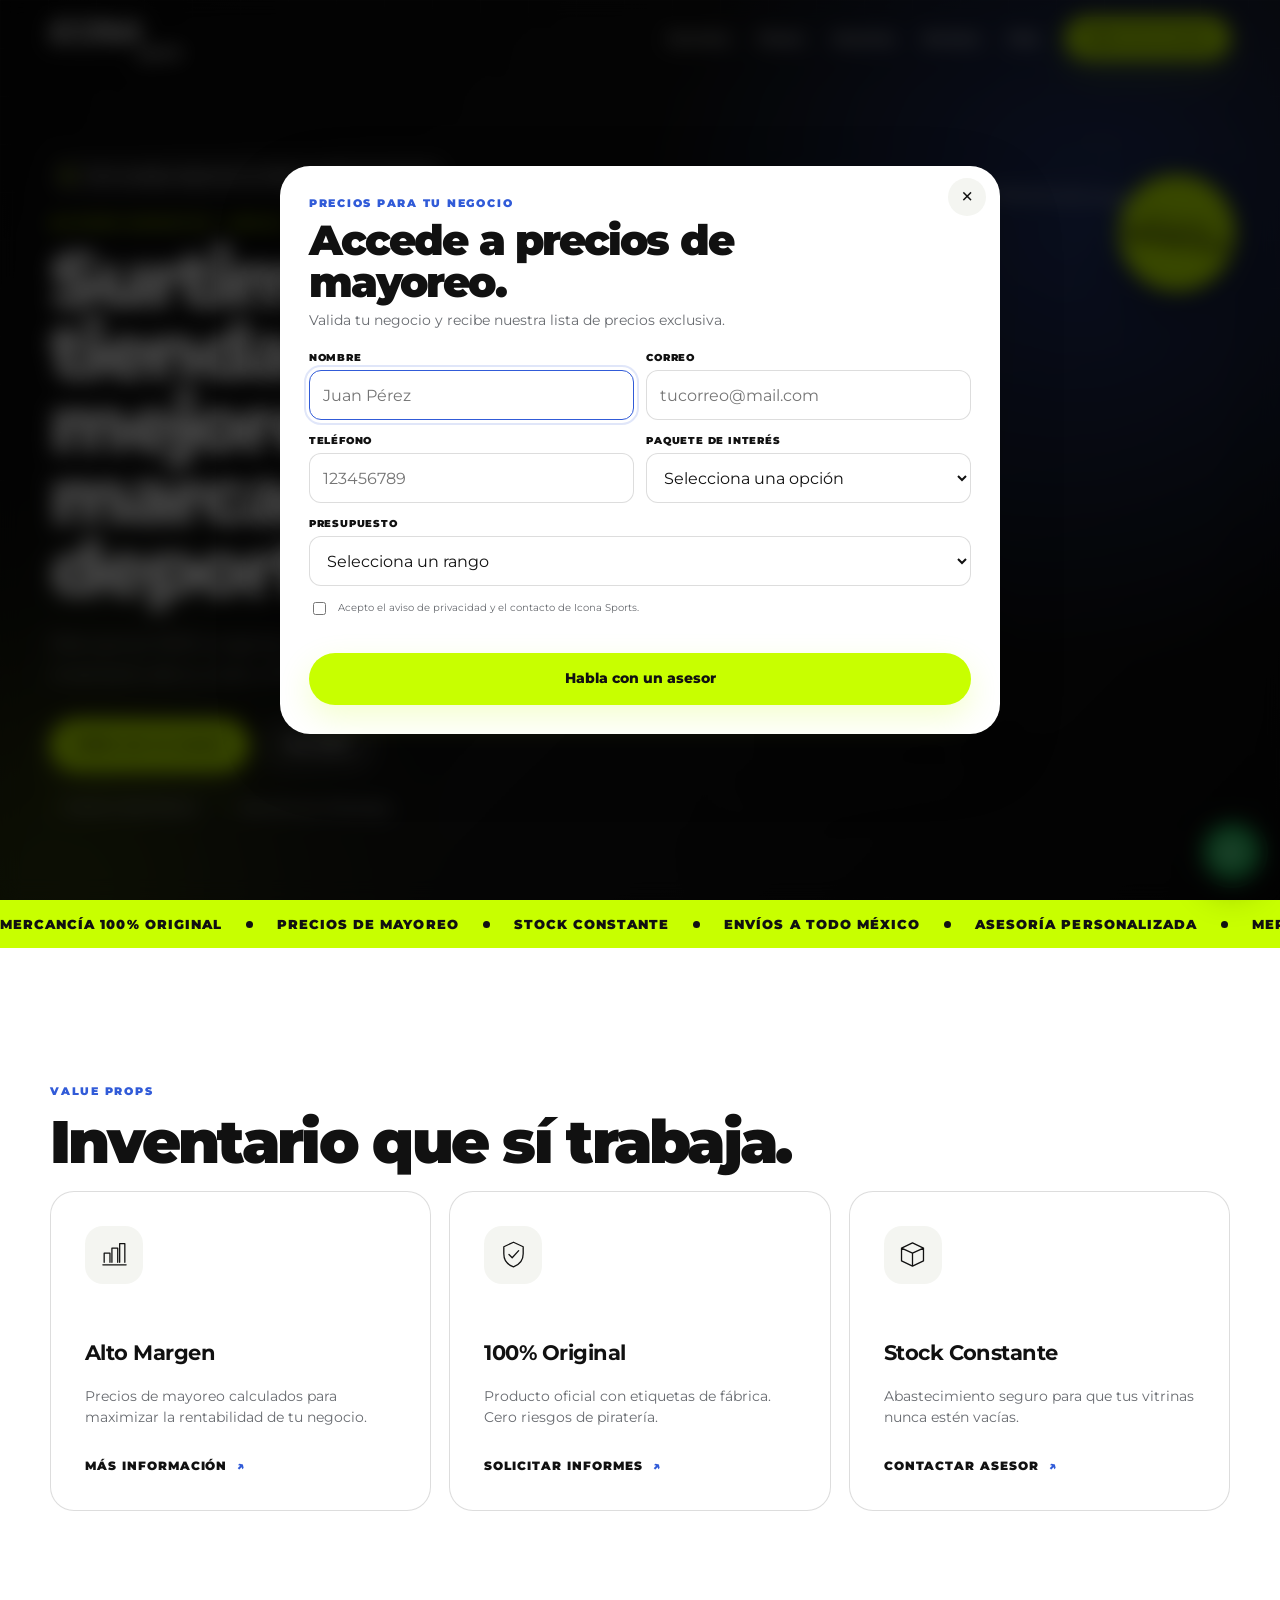
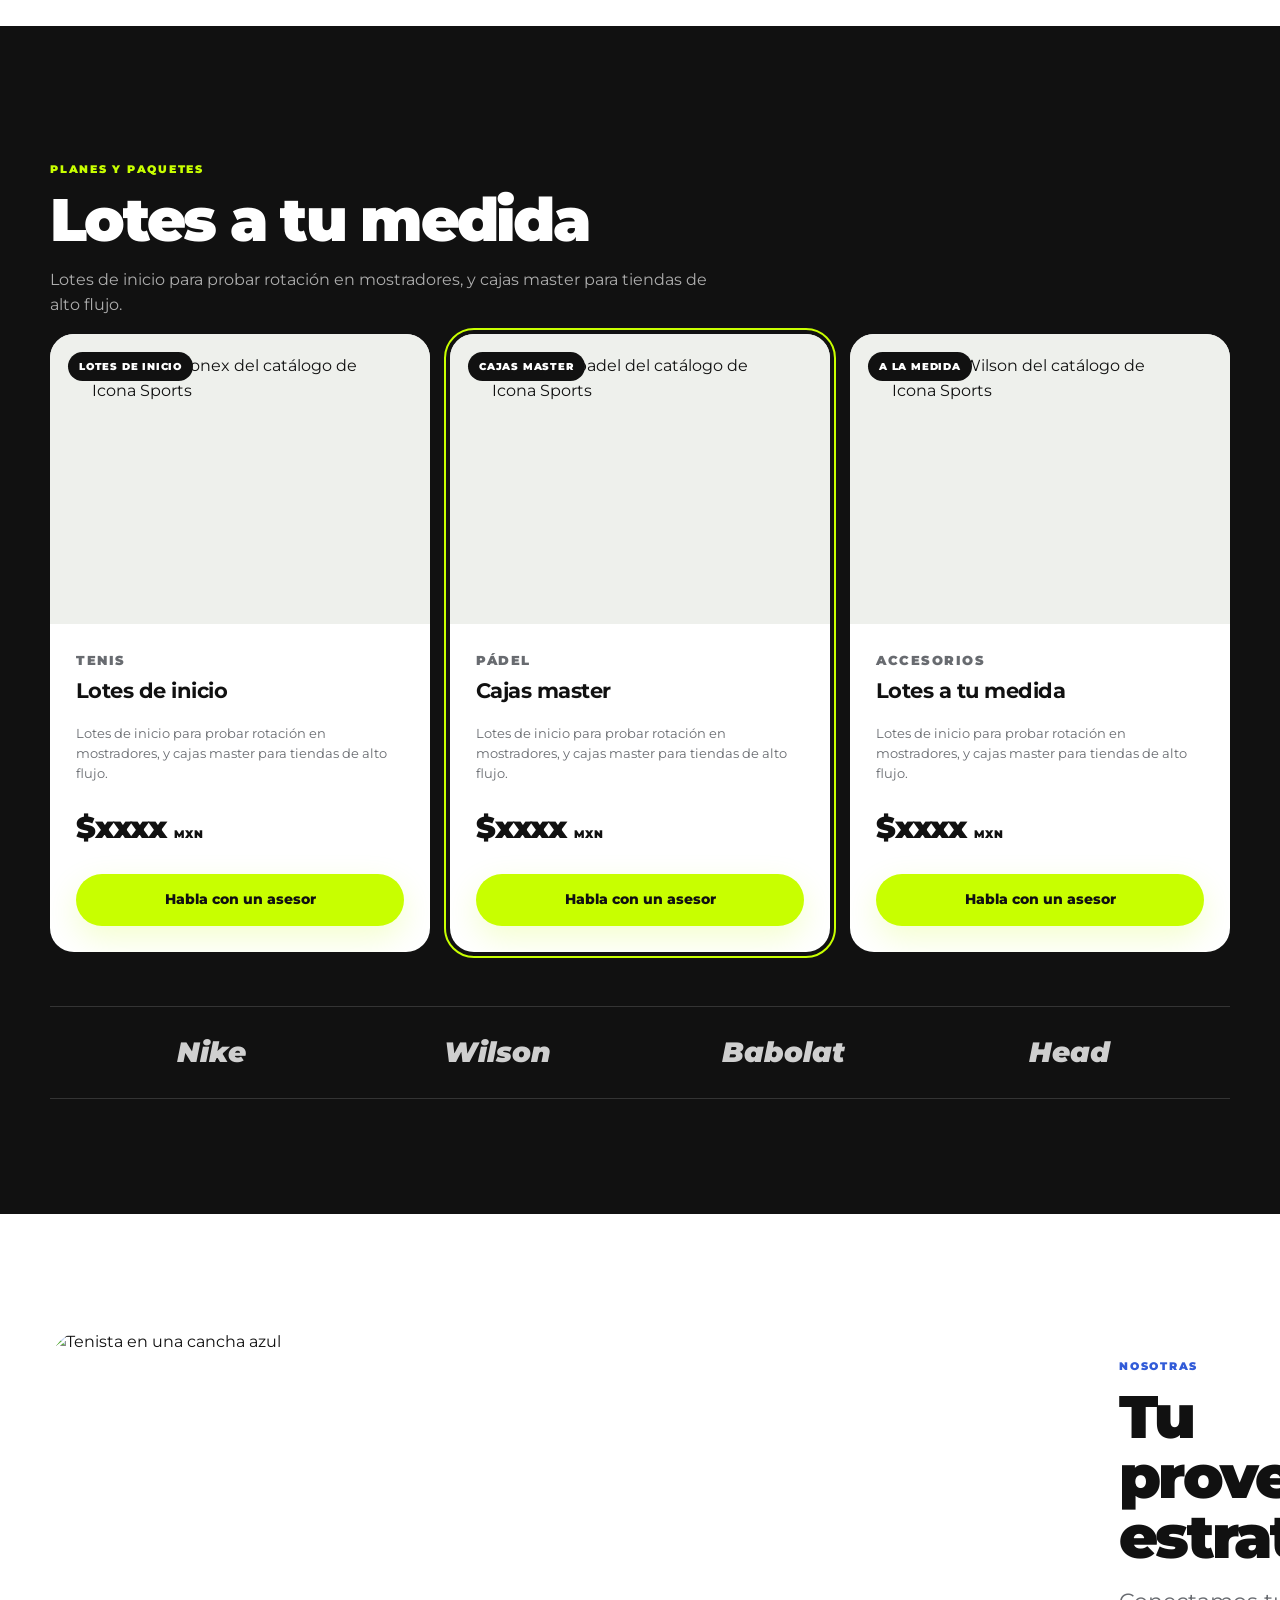
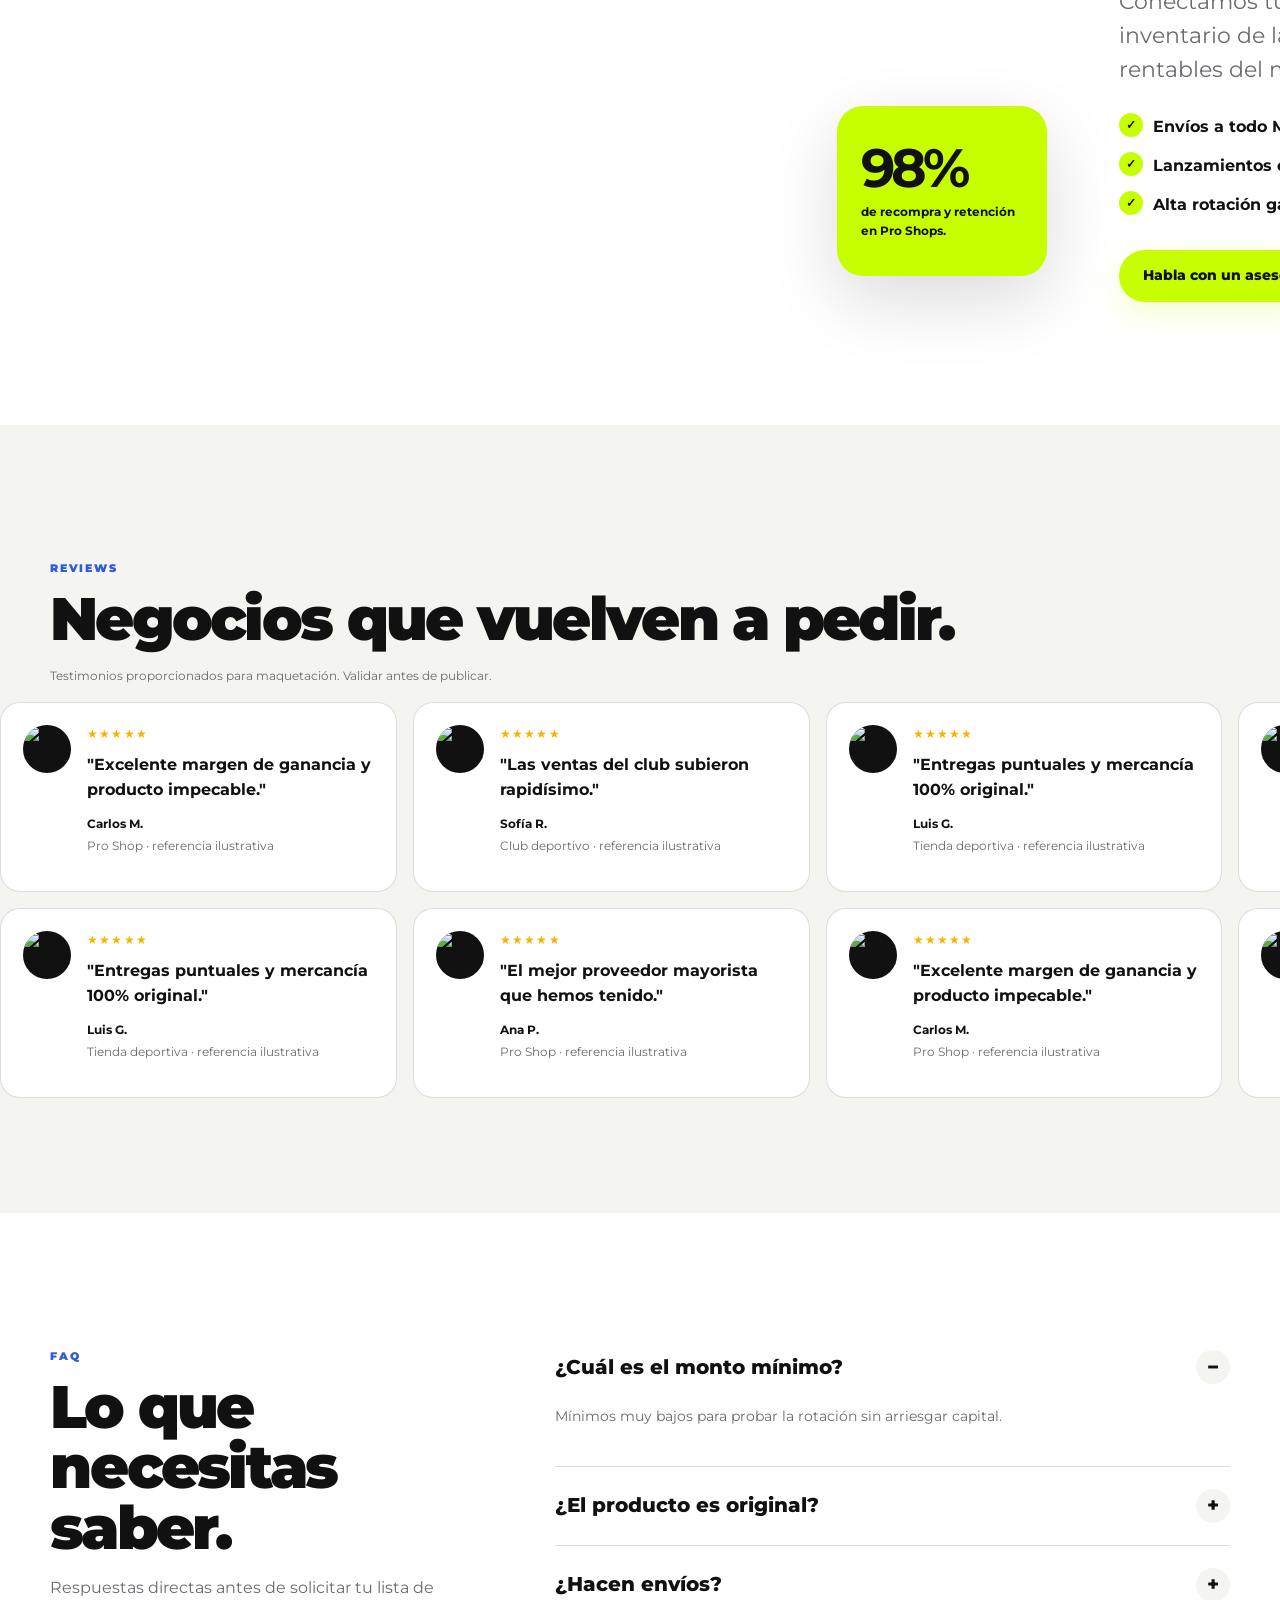
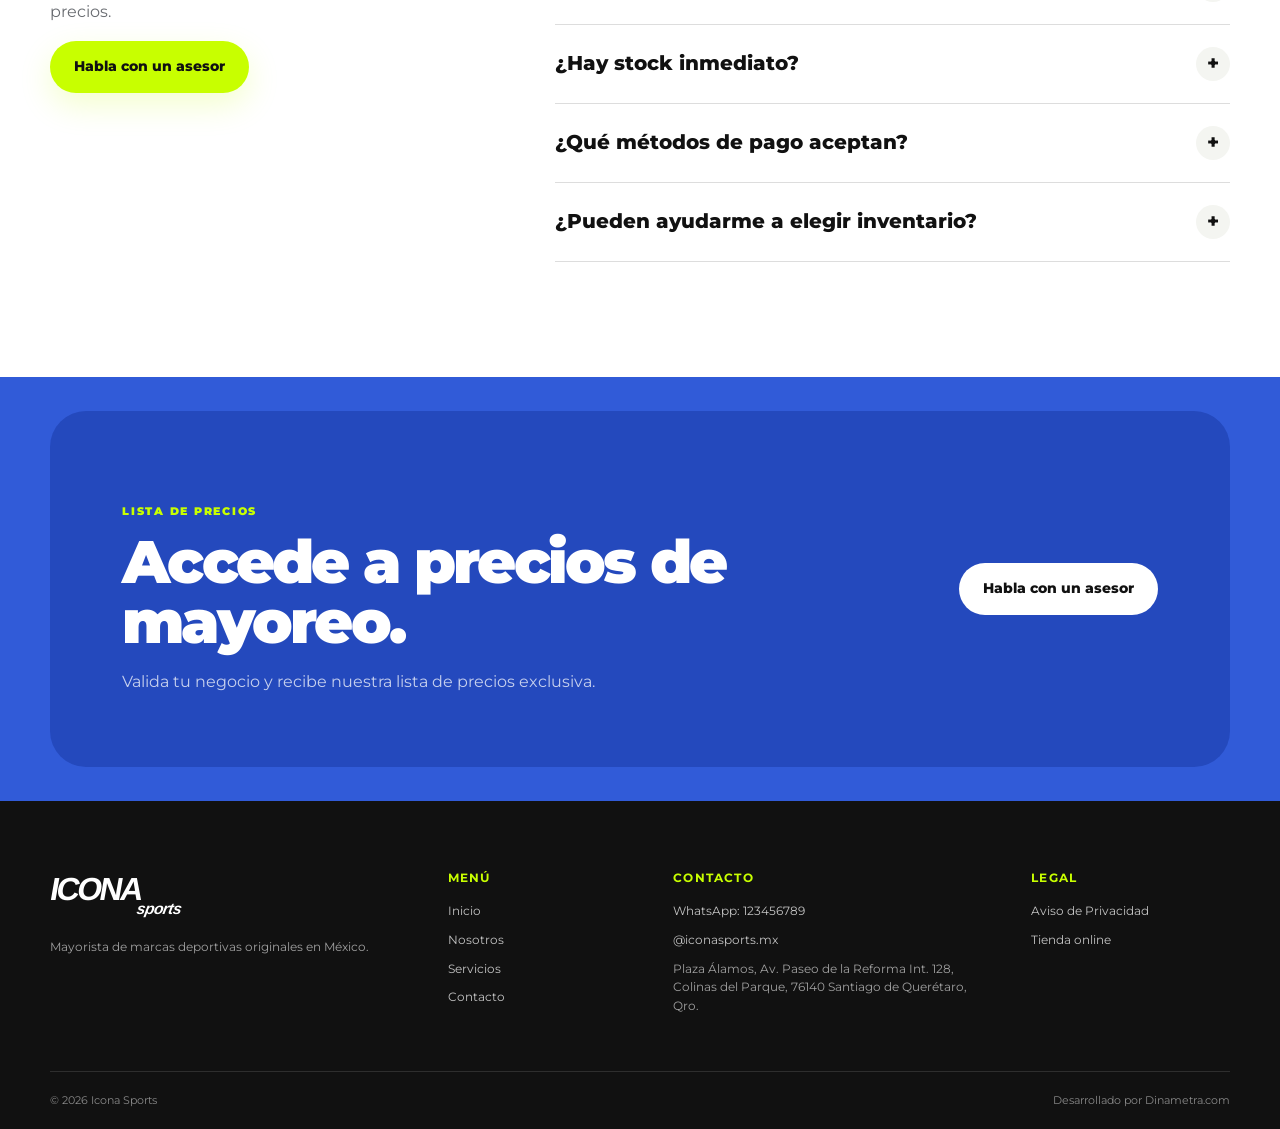
==== commit 827a788a: "cambios en placeholders inputs" ====
--- a/index.html
+++ b/index.html
@@ -360,15 +360,15 @@
         <div class="form-grid">
           <div class="field">
             <label for="nombre">Nombre</label>
-            <input id="nombre" name="nombre" type="text" autocomplete="name" required>
+            <input id="nombre" name="nombre" type="text" autocomplete="name" placeholder="Juan Pérez" required>
           </div>
           <div class="field">
             <label for="correo">Correo</label>
-            <input id="correo" name="correo" type="email" autocomplete="email" required>
+            <input id="correo" name="correo" type="email" autocomplete="email" placeholder="tucorreo@mail.com" required>
           </div>
           <div class="field">
             <label for="telefono">Teléfono</label>
-            <input id="telefono" name="telefono" type="tel" autocomplete="tel" inputmode="tel" required>
+            <input id="telefono" name="telefono" type="tel" autocomplete="tel" inputmode="tel" placeholder="123456789" required>
           </div>
           <div class="field">
             <label for="paquete">Paquete de interés</label>
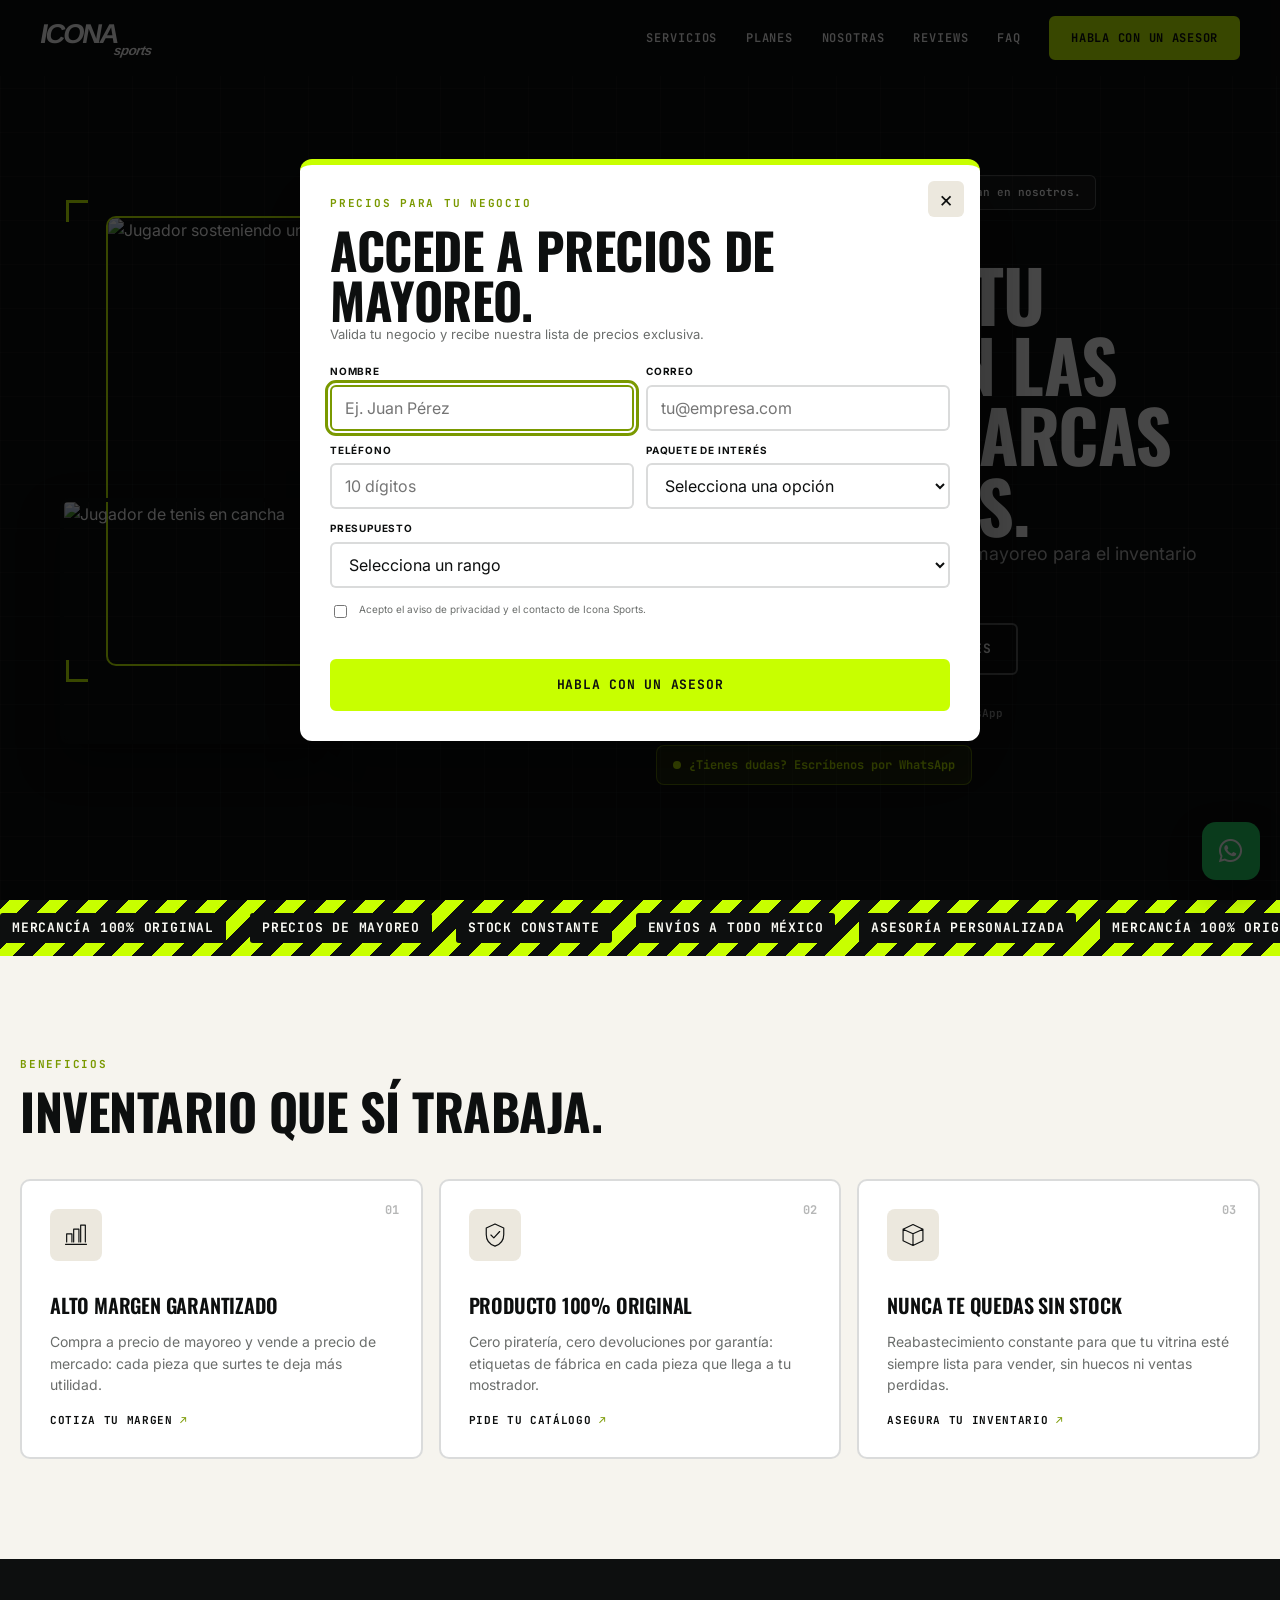
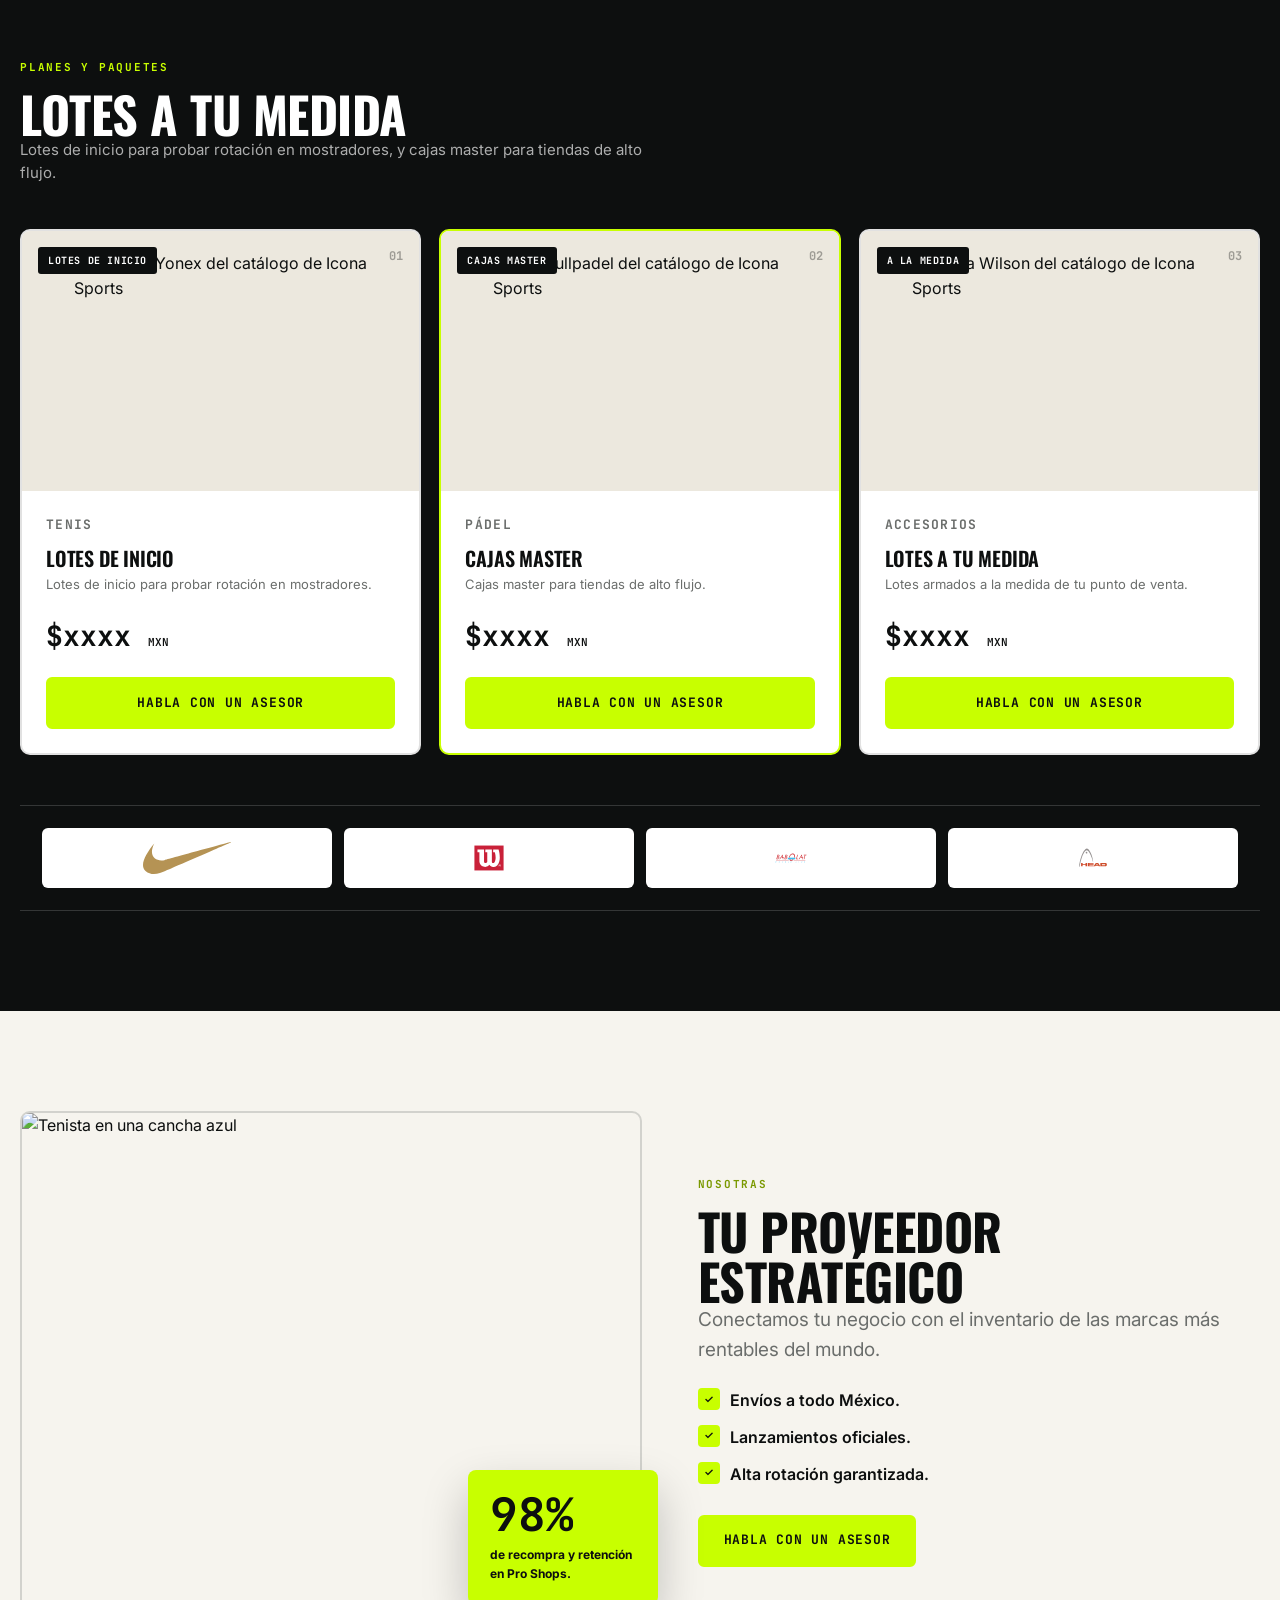
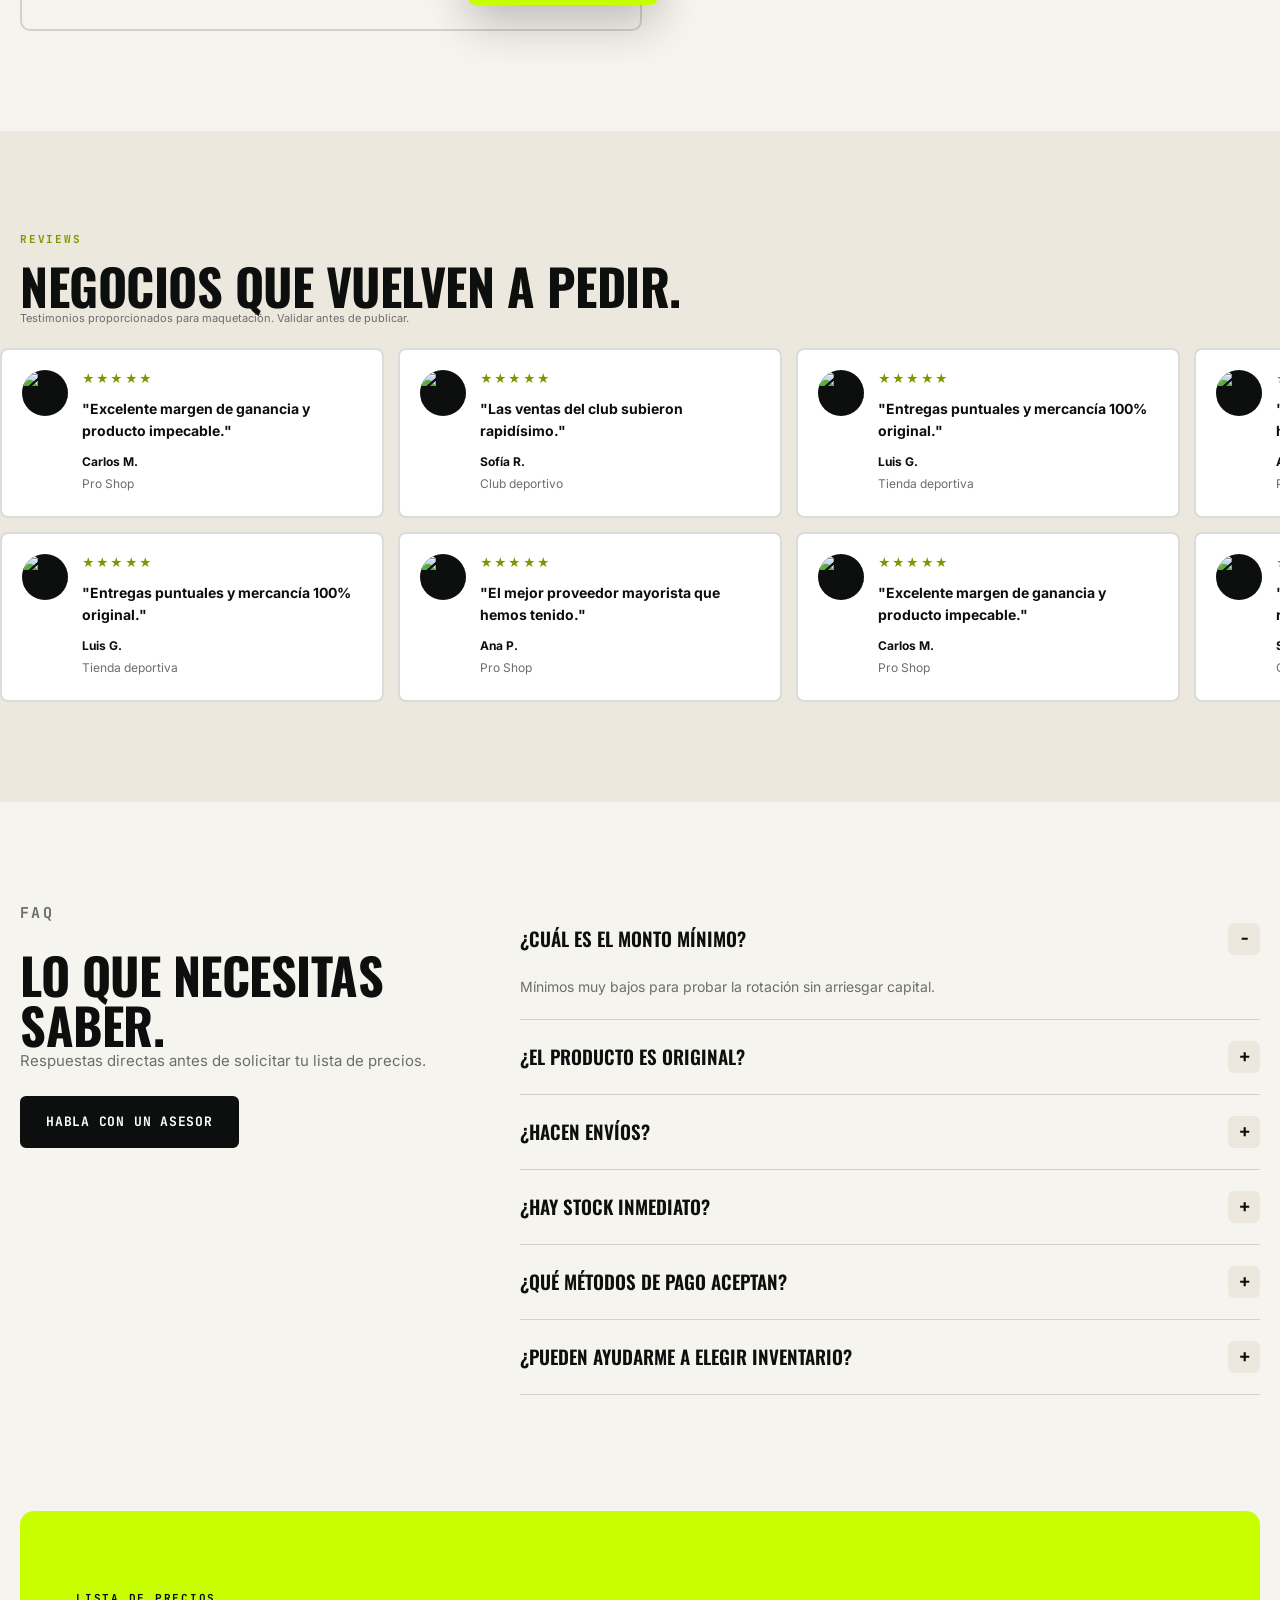
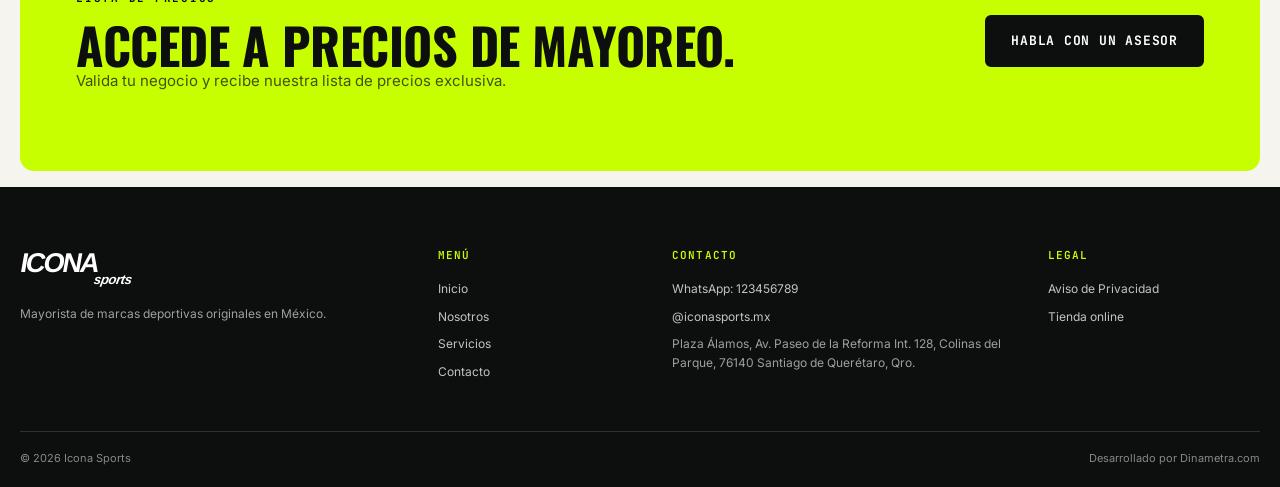
==== commit e4bf5a64: "cambios en diseño" ====
--- a/index.html
+++ b/index.html
@@ -8,7 +8,7 @@
   <link rel="icon" href="assets/favicon.svg" type="image/svg+xml">
   <link rel="preconnect" href="https://fonts.googleapis.com">
   <link rel="preconnect" href="https://fonts.gstatic.com" crossorigin>
-  <link href="https://fonts.googleapis.com/css2?family=Montserrat:ital,wght@0,400;0,500;0,600;0,700;0,800;0,900;1,700;1,800&display=swap" rel="stylesheet">
+  <link href="https://fonts.googleapis.com/css2?family=Oswald:wght@500;600;700&family=Inter:wght@400;500;600;700;800&family=JetBrains+Mono:wght@500;600;700&display=swap" rel="stylesheet">
   <link rel="stylesheet" href="https://cdnjs.cloudflare.com/ajax/libs/font-awesome/6.7.2/css/all.min.css" referrerpolicy="no-referrer">
   <link rel="stylesheet" href="styles.css">
 </head>
@@ -16,30 +16,41 @@
   <a class="skip-link" href="#contenido">Saltar al contenido</a>
 
   <header class="site-header" id="siteHeader">
-    <nav class="nav container" aria-label="Navegación principal">
+    <nav class="nav" aria-label="Navegación principal">
       <a class="brand" href="#inicio" aria-label="Icona Sports, inicio">
-        <img src="assets/icona-logo.svg" width="176" height="48" alt="Icona Sports">
+        <img src="assets/icona-logo.svg" width="150" height="40" alt="Icona Sports">
       </a>
-
       <button class="nav-toggle" id="navToggle" type="button" aria-expanded="false" aria-controls="navMenu" aria-label="Abrir menú">
         <span></span><span></span><span></span>
       </button>
-
       <div class="nav-menu" id="navMenu">
         <a href="#servicios">Servicios</a>
         <a href="#planes">Planes</a>
         <a href="#nosotras">Nosotras</a>
         <a href="#reviews">Reviews</a>
         <a href="#faq">FAQ</a>
-        <button class="btn btn-small btn-primary js-open-modal" type="button">Habla con un asesor</button>
+        <button class="btn btn-primary btn-small js-open-modal" type="button">Habla con un asesor</button>
       </div>
     </nav>
   </header>
 
   <main id="contenido">
     <section class="hero" id="inicio">
-      <div class="hero-glow" aria-hidden="true"></div>
-      <div class="container hero-grid">
+      <div class="hero-grid">
+        <div class="hero-collage reveal">
+          <figure class="hero-photo-main">
+            <img src="https://iconasports.com.mx/cdn/shop/files/preview_images/8a06ba923f134b3caab5adbdabb53604.thumbnail.0000000000_1100x.jpg?v=1773169426" alt="Jugador sosteniendo una raqueta de tenis" fetchpriority="high">
+          </figure>
+          <span class="corner corner-tl"></span>
+          <span class="corner corner-tr"></span>
+          <span class="corner corner-bl"></span>
+          <span class="corner corner-br"></span>
+          <figure class="hero-photo-small">
+            <img src="https://iconasports.com.mx/cdn/shop/files/NOVAK.png?v=1754581261&width=1200" alt="Jugador de tenis en cancha">
+          </figure>
+          <div class="hero-sticker">Mayoreo<br>deportivo</div>
+        </div>
+
         <div class="hero-copy reveal">
           <div class="badge">
             <span class="badge-dot" aria-hidden="true"></span>
@@ -52,80 +63,53 @@
             <button class="btn btn-primary js-open-modal" type="button">Habla con un asesor</button>
             <a class="btn btn-secondary" href="#planes">Ver lotes</a>
           </div>
-          <div class="hero-mini-proof" aria-label="Beneficios principales">
-            <span>Envíos a todo México</span>
-            <span>Atención por WhatsApp</span>
-          </div>
-        </div>
-
-        <div class="hero-collage reveal" aria-label="Deportes de raqueta">
-          <figure class="hero-photo hero-photo-main">
-            <img src="https://iconasports.com.mx/cdn/shop/files/preview_images/8a06ba923f134b3caab5adbdabb53604.thumbnail.0000000000_1100x.jpg?v=1773169426"
-                 alt="Jugador sosteniendo una raqueta de tenis"
-                 width="1100" height="563" fetchpriority="high">
-          </figure>
-          <figure class="hero-photo hero-photo-small">
-            <img src="https://iconasports.com.mx/cdn/shop/files/NOVAK.png?v=1754581261&width=1200"
-                 alt="Jugador de tenis en cancha"
-                 width="1200" height="720" fetchpriority="high">
-          </figure>
-          <div class="hero-sticker" aria-hidden="true">MAYOREO<br><strong>DEPORTIVO</strong></div>
-        </div>
-      </div>
-    </section>
-
-    <div class="marquee" aria-label="Diferenciales de Icona Sports">
+          <div class="hero-mini">
+            <span>✓ Envíos a todo México</span>
+            <span>✓ Atención por WhatsApp</span>
+          </div>
+          <div class="hero-dudas"><span></span>¿Tienes dudas? Escríbenos por WhatsApp</div>
+        </div>
+      </div>
+    </section>
+
+    <div class="marquee">
       <div class="marquee-track">
         <div class="marquee-group">
-          <span>Mercancía 100% original</span><i></i>
-          <span>Precios de mayoreo</span><i></i>
-          <span>Stock constante</span><i></i>
-          <span>Envíos a todo México</span><i></i>
-          <span>Asesoría personalizada</span><i></i>
+          <span>Mercancía 100% original</span><span>Precios de mayoreo</span><span>Stock constante</span><span>Envíos a todo México</span><span>Asesoría personalizada</span>
         </div>
         <div class="marquee-group" aria-hidden="true">
-          <span>Mercancía 100% original</span><i></i>
-          <span>Precios de mayoreo</span><i></i>
-          <span>Stock constante</span><i></i>
-          <span>Envíos a todo México</span><i></i>
-          <span>Asesoría personalizada</span><i></i>
+          <span>Mercancía 100% original</span><span>Precios de mayoreo</span><span>Stock constante</span><span>Envíos a todo México</span><span>Asesoría personalizada</span>
         </div>
       </div>
     </div>
 
     <section class="section" id="servicios">
       <div class="container">
-        <div class="section-heading reveal">
-          <p class="eyebrow">Value props</p>
+        <div class="reveal" style="max-width:720px;margin-bottom:44px;">
+          <p class="eyebrow">Beneficios</p>
           <h2>Inventario que sí trabaja.</h2>
         </div>
-
         <div class="value-grid">
           <article class="value-card reveal">
-            <div class="line-icon" aria-hidden="true">
-              <svg viewBox="0 0 48 48"><path d="M8 36V22h9v14M20 36V14h9v22M32 36V7h8v29M6 40h36"/></svg>
-            </div>
-            <h3>Alto Margen</h3>
-            <p>Precios de mayoreo calculados para maximizar la rentabilidad de tu negocio.</p>
-            <button class="text-link js-open-modal" type="button">Más Información <span>↗</span></button>
-          </article>
-
+            <span class="value-num">01</span>
+            <div class="value-icon"><svg viewBox="0 0 48 48"><path d="M8 36V22h9v14M20 36V14h9v22M32 36V7h8v29M6 40h36"></path></svg></div>
+            <h3>Alto margen garantizado</h3>
+            <p>Compra a precio de mayoreo y vende a precio de mercado: cada pieza que surtes te deja más utilidad.</p>
+            <button class="text-link js-open-modal" type="button">Cotiza tu margen <span>↗</span></button>
+          </article>
           <article class="value-card reveal">
-            <div class="line-icon" aria-hidden="true">
-              <svg viewBox="0 0 48 48"><path d="M24 5l15 7v11c0 10-6 17-15 20C15 40 9 33 9 23V12l15-7zM17 24l5 5 10-11"/></svg>
-            </div>
-            <h3>100% Original</h3>
-            <p>Producto oficial con etiquetas de fábrica. Cero riesgos de piratería.</p>
-            <button class="text-link js-open-modal" type="button">Solicitar Informes <span>↗</span></button>
-          </article>
-
+            <span class="value-num">02</span>
+            <div class="value-icon"><svg viewBox="0 0 48 48"><path d="M24 5l15 7v11c0 10-6 17-15 20C15 40 9 33 9 23V12l15-7zM17 24l5 5 10-11"></path></svg></div>
+            <h3>Producto 100% original</h3>
+            <p>Cero piratería, cero devoluciones por garantía: etiquetas de fábrica en cada pieza que llega a tu mostrador.</p>
+            <button class="text-link js-open-modal" type="button">Pide tu catálogo <span>↗</span></button>
+          </article>
           <article class="value-card reveal">
-            <div class="line-icon" aria-hidden="true">
-              <svg viewBox="0 0 48 48"><path d="M7 14l17-8 17 8-17 8-17-8zM7 14v20l17 8 17-8V14M24 22v20"/></svg>
-            </div>
-            <h3>Stock Constante</h3>
-            <p>Abastecimiento seguro para que tus vitrinas nunca estén vacías.</p>
-            <button class="text-link js-open-modal" type="button">Contactar Asesor <span>↗</span></button>
+            <span class="value-num">03</span>
+            <div class="value-icon"><svg viewBox="0 0 48 48"><path d="M7 14l17-8 17 8-17 8-17-8zM7 14v20l17 8 17-8V14M24 22v20"></path></svg></div>
+            <h3>Nunca te quedas sin stock</h3>
+            <p>Reabastecimiento constante para que tu vitrina esté siempre lista para vender, sin huecos ni ventas perdidas.</p>
+            <button class="text-link js-open-modal" type="button">Asegura tu inventario <span>↗</span></button>
           </article>
         </div>
       </div>
@@ -133,61 +117,62 @@
 
     <section class="section section-dark" id="planes">
       <div class="container">
-        <div class="section-heading light reveal">
+        <div class="reveal" style="max-width:760px;margin-bottom:44px;">
           <p class="eyebrow">Planes y paquetes</p>
           <h2>Lotes a tu medida</h2>
-          <p>Lotes de inicio para probar rotación en mostradores, y cajas master para tiendas de alto flujo.</p>
+          <p style="color:rgba(255,255,255,.66);max-width:640px;font-size:15px;">Lotes de inicio para probar rotación en mostradores, y cajas master para tiendas de alto flujo.</p>
         </div>
 
         <div class="plans-grid">
           <article class="plan-card reveal">
             <div class="plan-image">
-              <img src="https://iconasports.com.mx/cdn/shop/files/ImagenPNG_66.png?v=1768932235&width=900"
-                   alt="Raqueta Yonex del catálogo de Icona Sports" width="900" height="900" loading="lazy">
+              <img src="https://iconasports.com.mx/cdn/shop/files/ImagenPNG_66.png?v=1768932235&width=900" alt="Raqueta Yonex del catálogo de Icona Sports">
               <span class="plan-tag">Lotes de inicio</span>
+              <span class="plan-num">01</span>
             </div>
             <div class="plan-body">
               <p class="plan-kicker">Tenis</p>
               <h3>Lotes de inicio</h3>
-              <p>Lotes de inicio para probar rotación en mostradores, y cajas master para tiendas de alto flujo.</p>
+              <p>Lotes de inicio para probar rotación en mostradores.</p>
               <div class="plan-price">$xxxx <small>MXN</small></div>
               <button class="btn btn-primary btn-block js-open-modal" type="button" data-package="Lotes de inicio">Habla con un asesor</button>
             </div>
           </article>
-
           <article class="plan-card featured reveal">
             <div class="plan-image">
-              <img src="https://iconasports.com.mx/cdn/shop/files/ImagenPNG_9.png?v=1765215580&width=900"
-                   alt="Pala Bullpadel del catálogo de Icona Sports" width="900" height="900" loading="lazy">
+              <img src="https://iconasports.com.mx/cdn/shop/files/ImagenPNG_9.png?v=1765215580&width=900" alt="Pala Bullpadel del catálogo de Icona Sports">
               <span class="plan-tag">Cajas master</span>
+              <span class="plan-num">02</span>
             </div>
             <div class="plan-body">
               <p class="plan-kicker">Pádel</p>
               <h3>Cajas master</h3>
-              <p>Lotes de inicio para probar rotación en mostradores, y cajas master para tiendas de alto flujo.</p>
+              <p>Cajas master para tiendas de alto flujo.</p>
               <div class="plan-price">$xxxx <small>MXN</small></div>
               <button class="btn btn-primary btn-block js-open-modal" type="button" data-package="Cajas master">Habla con un asesor</button>
             </div>
           </article>
-
           <article class="plan-card reveal">
             <div class="plan-image">
-              <img src="https://iconasports.com.mx/cdn/shop/files/PELOTA-DE-TENNIS-CHAMPIONSHIP-PRESSURELESS-scaled-removebg-preview.png?v=1756843073&width=900"
-                   alt="Pelota Wilson del catálogo de Icona Sports" width="900" height="900" loading="lazy">
+              <img src="https://iconasports.com.mx/cdn/shop/files/PELOTA-DE-TENNIS-CHAMPIONSHIP-PRESSURELESS-scaled-removebg-preview.png?v=1756843073&width=900" alt="Pelota Wilson del catálogo de Icona Sports">
               <span class="plan-tag">A la medida</span>
+              <span class="plan-num">03</span>
             </div>
             <div class="plan-body">
               <p class="plan-kicker">Accesorios</p>
               <h3>Lotes a tu medida</h3>
-              <p>Lotes de inicio para probar rotación en mostradores, y cajas master para tiendas de alto flujo.</p>
+              <p>Lotes armados a la medida de tu punto de venta.</p>
               <div class="plan-price">$xxxx <small>MXN</small></div>
               <button class="btn btn-primary btn-block js-open-modal" type="button" data-package="Lotes a tu medida">Habla con un asesor</button>
             </div>
           </article>
         </div>
 
-        <div class="brand-strip reveal" aria-label="Marcas mencionadas en el material de Icona Sports">
-          <span>Nike</span><span>Wilson</span><span>Babolat</span><span>Head</span>
+        <div class="brand-strip reveal">
+          <div class="brand-plate"><img src="assets/brand-nike.svg" alt="Nike" style="max-width:100%;max-height:32px;object-fit:contain;"></div>
+          <div class="brand-plate"><img src="assets/brand-wilson.svg" alt="Wilson" style="max-width:100%;max-height:32px;object-fit:contain;"></div>
+          <div class="brand-plate"><img src="assets/brand-babolat.svg" alt="Babolat" style="max-width:100%;max-height:32px;object-fit:contain;"></div>
+          <div class="brand-plate"><img src="assets/brand-head.svg" alt="Head" style="max-width:100%;max-height:32px;object-fit:contain;"></div>
         </div>
       </div>
     </section>
@@ -195,14 +180,12 @@
     <section class="section about" id="nosotras">
       <div class="container about-grid">
         <div class="about-image reveal">
-          <img src="https://iconasports.com.mx/cdn/shop/files/ultra_V5-2b.jpg?v=1754578104&width=1500"
-               alt="Tenista en una cancha azul" width="1500" height="900" loading="lazy">
+          <img src="https://iconasports.com.mx/cdn/shop/files/ultra_V5-2b.jpg?v=1754578104&width=1500" alt="Tenista en una cancha azul">
           <div class="about-stat">
             <strong>98%</strong>
             <span>de recompra y retención en Pro Shops.</span>
           </div>
         </div>
-
         <div class="about-copy reveal">
           <p class="eyebrow">Nosotras</p>
           <h2>Tu proveedor estratégico</h2>
@@ -219,102 +202,87 @@
 
     <section class="section reviews-section" id="reviews">
       <div class="container">
-        <div class="section-heading reveal">
+        <div class="reveal" style="max-width:720px;margin-bottom:20px;">
           <p class="eyebrow">Reviews</p>
           <h2>Negocios que vuelven a pedir.</h2>
           <p class="review-disclaimer">Testimonios proporcionados para maquetación. Validar antes de publicar.</p>
         </div>
       </div>
-
-      <div class="reviews-rail reviews-left" aria-label="Primera fila de testimonios">
+      <div class="reviews-rail reviews-left">
         <div class="reviews-track">
-          <article class="review-card"><div class="avatar"><img src="https://images.unsplash.com/photo-1500648767791-00dcc994a43e?auto=format&fit=crop&w=160&h=160&q=82" alt="Retrato ilustrativo de Carlos M." width="96" height="96" loading="lazy"></div><div><div class="stars" aria-label="5 estrellas">★★★★★</div><p>"Excelente margen de ganancia y producto impecable."</p><strong>Carlos M.</strong><span>Pro Shop · referencia ilustrativa</span></div></article>
-          <article class="review-card"><div class="avatar"><img src="https://images.unsplash.com/photo-1494790108377-be9c29b29330?auto=format&fit=crop&w=160&h=160&q=82" alt="Retrato ilustrativo de Sofía R." width="96" height="96" loading="lazy"></div><div><div class="stars" aria-label="5 estrellas">★★★★★</div><p>"Las ventas del club subieron rapidísimo."</p><strong>Sofía R.</strong><span>Club deportivo · referencia ilustrativa</span></div></article>
-          <article class="review-card"><div class="avatar"><img src="https://images.unsplash.com/photo-1507003211169-0a1dd7228f2d?auto=format&fit=crop&w=160&h=160&q=82" alt="Retrato ilustrativo de Luis G." width="96" height="96" loading="lazy"></div><div><div class="stars" aria-label="5 estrellas">★★★★★</div><p>"Entregas puntuales y mercancía 100% original."</p><strong>Luis G.</strong><span>Tienda deportiva · referencia ilustrativa</span></div></article>
-          <article class="review-card"><div class="avatar"><img src="https://images.unsplash.com/photo-1534528741775-53994a69daeb?auto=format&fit=crop&w=160&h=160&q=82" alt="Retrato ilustrativo de Ana P." width="96" height="96" loading="lazy"></div><div><div class="stars" aria-label="5 estrellas">★★★★★</div><p>"El mejor proveedor mayorista que hemos tenido."</p><strong>Ana P.</strong><span>Pro Shop · referencia ilustrativa</span></div></article>
-          <article class="review-card"><div class="avatar"><img src="https://images.unsplash.com/photo-1500648767791-00dcc994a43e?auto=format&fit=crop&w=160&h=160&q=82" alt="Retrato ilustrativo de Carlos M." width="96" height="96" loading="lazy"></div><div><div class="stars" aria-label="5 estrellas">★★★★★</div><p>"Excelente margen de ganancia y producto impecable."</p><strong>Carlos M.</strong><span>Pro Shop · referencia ilustrativa</span></div></article>
-          <article class="review-card"><div class="avatar"><img src="https://images.unsplash.com/photo-1494790108377-be9c29b29330?auto=format&fit=crop&w=160&h=160&q=82" alt="Retrato ilustrativo de Sofía R." width="96" height="96" loading="lazy"></div><div><div class="stars" aria-label="5 estrellas">★★★★★</div><p>"Las ventas del club subieron rapidísimo."</p><strong>Sofía R.</strong><span>Club deportivo · referencia ilustrativa</span></div></article>
-        </div>
-      </div>
-
-      <div class="reviews-rail reviews-right" aria-label="Segunda fila de testimonios">
+          <article class="review-card"><div class="avatar"><img src="https://images.unsplash.com/photo-1500648767791-00dcc994a43e?auto=format&fit=crop&w=160&h=160&q=82" alt="Retrato de Carlos M."></div><div><div class="stars">★★★★★</div><p>"Excelente margen de ganancia y producto impecable."</p><strong>Carlos M.</strong><span>Pro Shop</span></div></article>
+          <article class="review-card"><div class="avatar"><img src="https://images.unsplash.com/photo-1494790108377-be9c29b29330?auto=format&fit=crop&w=160&h=160&q=82" alt="Retrato de Sofía R."></div><div><div class="stars">★★★★★</div><p>"Las ventas del club subieron rapidísimo."</p><strong>Sofía R.</strong><span>Club deportivo</span></div></article>
+          <article class="review-card"><div class="avatar"><img src="https://images.unsplash.com/photo-1507003211169-0a1dd7228f2d?auto=format&fit=crop&w=160&h=160&q=82" alt="Retrato de Luis G."></div><div><div class="stars">★★★★★</div><p>"Entregas puntuales y mercancía 100% original."</p><strong>Luis G.</strong><span>Tienda deportiva</span></div></article>
+          <article class="review-card"><div class="avatar"><img src="https://images.unsplash.com/photo-1534528741775-53994a69daeb?auto=format&fit=crop&w=160&h=160&q=82" alt="Retrato de Ana P."></div><div><div class="stars">★★★★★</div><p>"El mejor proveedor mayorista que hemos tenido."</p><strong>Ana P.</strong><span>Pro Shop</span></div></article>
+          <article class="review-card"><div class="avatar"><img src="https://images.unsplash.com/photo-1500648767791-00dcc994a43e?auto=format&fit=crop&w=160&h=160&q=82" alt="Retrato de Carlos M."></div><div><div class="stars">★★★★★</div><p>"Excelente margen de ganancia y producto impecable."</p><strong>Carlos M.</strong><span>Pro Shop</span></div></article>
+          <article class="review-card"><div class="avatar"><img src="https://images.unsplash.com/photo-1494790108377-be9c29b29330?auto=format&fit=crop&w=160&h=160&q=82" alt="Retrato de Sofía R."></div><div><div class="stars">★★★★★</div><p>"Las ventas del club subieron rapidísimo."</p><strong>Sofía R.</strong><span>Club deportivo</span></div></article>
+        </div>
+      </div>
+      <div class="reviews-rail reviews-right">
         <div class="reviews-track">
-          <article class="review-card"><div class="avatar"><img src="https://images.unsplash.com/photo-1507003211169-0a1dd7228f2d?auto=format&fit=crop&w=160&h=160&q=82" alt="Retrato ilustrativo de Luis G." width="96" height="96" loading="lazy"></div><div><div class="stars" aria-label="5 estrellas">★★★★★</div><p>"Entregas puntuales y mercancía 100% original."</p><strong>Luis G.</strong><span>Tienda deportiva · referencia ilustrativa</span></div></article>
-          <article class="review-card"><div class="avatar"><img src="https://images.unsplash.com/photo-1534528741775-53994a69daeb?auto=format&fit=crop&w=160&h=160&q=82" alt="Retrato ilustrativo de Ana P." width="96" height="96" loading="lazy"></div><div><div class="stars" aria-label="5 estrellas">★★★★★</div><p>"El mejor proveedor mayorista que hemos tenido."</p><strong>Ana P.</strong><span>Pro Shop · referencia ilustrativa</span></div></article>
-          <article class="review-card"><div class="avatar"><img src="https://images.unsplash.com/photo-1500648767791-00dcc994a43e?auto=format&fit=crop&w=160&h=160&q=82" alt="Retrato ilustrativo de Carlos M." width="96" height="96" loading="lazy"></div><div><div class="stars" aria-label="5 estrellas">★★★★★</div><p>"Excelente margen de ganancia y producto impecable."</p><strong>Carlos M.</strong><span>Pro Shop · referencia ilustrativa</span></div></article>
-          <article class="review-card"><div class="avatar"><img src="https://images.unsplash.com/photo-1494790108377-be9c29b29330?auto=format&fit=crop&w=160&h=160&q=82" alt="Retrato ilustrativo de Sofía R." width="96" height="96" loading="lazy"></div><div><div class="stars" aria-label="5 estrellas">★★★★★</div><p>"Las ventas del club subieron rapidísimo."</p><strong>Sofía R.</strong><span>Club deportivo · referencia ilustrativa</span></div></article>
-          <article class="review-card"><div class="avatar"><img src="https://images.unsplash.com/photo-1507003211169-0a1dd7228f2d?auto=format&fit=crop&w=160&h=160&q=82" alt="Retrato ilustrativo de Luis G." width="96" height="96" loading="lazy"></div><div><div class="stars" aria-label="5 estrellas">★★★★★</div><p>"Entregas puntuales y mercancía 100% original."</p><strong>Luis G.</strong><span>Tienda deportiva · referencia ilustrativa</span></div></article>
-          <article class="review-card"><div class="avatar"><img src="https://images.unsplash.com/photo-1534528741775-53994a69daeb?auto=format&fit=crop&w=160&h=160&q=82" alt="Retrato ilustrativo de Ana P." width="96" height="96" loading="lazy"></div><div><div class="stars" aria-label="5 estrellas">★★★★★</div><p>"El mejor proveedor mayorista que hemos tenido."</p><strong>Ana P.</strong><span>Pro Shop · referencia ilustrativa</span></div></article>
-        </div>
-      </div>
-    </section>
-
-    <section class="section faq-section" id="faq">
+          <article class="review-card"><div class="avatar"><img src="https://images.unsplash.com/photo-1507003211169-0a1dd7228f2d?auto=format&fit=crop&w=160&h=160&q=82" alt="Retrato de Luis G."></div><div><div class="stars">★★★★★</div><p>"Entregas puntuales y mercancía 100% original."</p><strong>Luis G.</strong><span>Tienda deportiva</span></div></article>
+          <article class="review-card"><div class="avatar"><img src="https://images.unsplash.com/photo-1534528741775-53994a69daeb?auto=format&fit=crop&w=160&h=160&q=82" alt="Retrato de Ana P."></div><div><div class="stars">★★★★★</div><p>"El mejor proveedor mayorista que hemos tenido."</p><strong>Ana P.</strong><span>Pro Shop</span></div></article>
+          <article class="review-card"><div class="avatar"><img src="https://images.unsplash.com/photo-1500648767791-00dcc994a43e?auto=format&fit=crop&w=160&h=160&q=82" alt="Retrato de Carlos M."></div><div><div class="stars">★★★★★</div><p>"Excelente margen de ganancia y producto impecable."</p><strong>Carlos M.</strong><span>Pro Shop</span></div></article>
+          <article class="review-card"><div class="avatar"><img src="https://images.unsplash.com/photo-1494790108377-be9c29b29330?auto=format&fit=crop&w=160&h=160&q=82" alt="Retrato de Sofía R."></div><div><div class="stars">★★★★★</div><p>"Las ventas del club subieron rapidísimo."</p><strong>Sofía R.</strong><span>Club deportivo</span></div></article>
+          <article class="review-card"><div class="avatar"><img src="https://images.unsplash.com/photo-1507003211169-0a1dd7228f2d?auto=format&fit=crop&w=160&h=160&q=82" alt="Retrato de Luis G."></div><div><div class="stars">★★★★★</div><p>"Entregas puntuales y mercancía 100% original."</p><strong>Luis G.</strong><span>Tienda deportiva</span></div></article>
+          <article class="review-card"><div class="avatar"><img src="https://images.unsplash.com/photo-1534528741775-53994a69daeb?auto=format&fit=crop&w=160&h=160&q=82" alt="Retrato de Ana P."></div><div><div class="stars">★★★★★</div><p>"El mejor proveedor mayorista que hemos tenido."</p><strong>Ana P.</strong><span>Pro Shop</span></div></article>
+        </div>
+      </div>
+    </section>
+
+    <section class="section" id="faq">
       <div class="container faq-grid">
         <div class="faq-intro reveal">
           <p class="eyebrow">FAQ</p>
           <h2>Lo que necesitas saber.</h2>
           <p>Respuestas directas antes de solicitar tu lista de precios.</p>
-          <button class="btn btn-primary js-open-modal" type="button">Habla con un asesor</button>
-        </div>
-
-        <div class="accordion reveal" data-accordion>
+          <button class="btn btn-dark js-open-modal" type="button">Habla con un asesor</button>
+        </div>
+        <div class="reveal" data-accordion>
           <article class="faq-item open">
-            <button class="faq-question" type="button" aria-expanded="true">
-              ¿Cuál es el monto mínimo?<span>−</span>
-            </button>
+            <button class="faq-question" type="button" aria-expanded="true">¿Cuál es el monto mínimo?<span>−</span></button>
             <div class="faq-answer"><p>Mínimos muy bajos para probar la rotación sin arriesgar capital.</p></div>
           </article>
           <article class="faq-item">
-            <button class="faq-question" type="button" aria-expanded="false">
-              ¿El producto es original?<span>+</span>
-            </button>
-            <div class="faq-answer" hidden><p>Sí, entregamos con empaques y etiquetas oficiales de fábrica.</p></div>
-          </article>
-          <article class="faq-item">
-            <button class="faq-question" type="button" aria-expanded="false">
-              ¿Hacen envíos?<span>+</span>
-            </button>
-            <div class="faq-answer" hidden><p>Sí, envíos seguros a toda la República Mexicana.</p></div>
-          </article>
-          <article class="faq-item">
-            <button class="faq-question" type="button" aria-expanded="false">
-              ¿Hay stock inmediato?<span>+</span>
-            </button>
-            <div class="faq-answer" hidden><p>Sí, inventario centralizado y listo para envío.</p></div>
-          </article>
-          <article class="faq-item">
-            <button class="faq-question" type="button" aria-expanded="false">
-              ¿Qué métodos de pago aceptan?<span>+</span>
-            </button>
-            <div class="faq-answer" hidden><p>Aceptamos tarjetas de débito y crédito, además de pagos a través de PayPal y Mercado Pago.</p></div>
-          </article>
-          <article class="faq-item">
-            <button class="faq-question" type="button" aria-expanded="false">
-              ¿Pueden ayudarme a elegir inventario?<span>+</span>
-            </button>
-            <div class="faq-answer" hidden><p>Sí, ofrecemos asesoría 100% personalizada y gratuita vía WhatsApp.</p></div>
-          </article>
-        </div>
-      </div>
-    </section>
-
-    <section class="closing-cta">
-      <div class="container closing-inner reveal">
+            <button class="faq-question" type="button" aria-expanded="false">¿El producto es original?<span>+</span></button>
+            <div class="faq-answer"><p>Sí, entregamos con empaques y etiquetas oficiales de fábrica.</p></div>
+          </article>
+          <article class="faq-item">
+            <button class="faq-question" type="button" aria-expanded="false">¿Hacen envíos?<span>+</span></button>
+            <div class="faq-answer"><p>Sí, envíos seguros a toda la República Mexicana.</p></div>
+          </article>
+          <article class="faq-item">
+            <button class="faq-question" type="button" aria-expanded="false">¿Hay stock inmediato?<span>+</span></button>
+            <div class="faq-answer"><p>Sí, inventario centralizado y listo para envío.</p></div>
+          </article>
+          <article class="faq-item">
+            <button class="faq-question" type="button" aria-expanded="false">¿Qué métodos de pago aceptan?<span>+</span></button>
+            <div class="faq-answer"><p>Aceptamos tarjetas de débito y crédito, además de pagos a través de PayPal y Mercado Pago.</p></div>
+          </article>
+          <article class="faq-item">
+            <button class="faq-question" type="button" aria-expanded="false">¿Pueden ayudarme a elegir inventario?<span>+</span></button>
+            <div class="faq-answer"><p>Sí, ofrecemos asesoría 100% personalizada y gratuita vía WhatsApp.</p></div>
+          </article>
+        </div>
+      </div>
+    </section>
+
+    <section class="closing-wrap">
+      <div class="closing-cta reveal">
         <div>
-          <p class="eyebrow">Lista de precios</p>
+          <p class="eyebrow" style="color:var(--ink)">Lista de precios</p>
           <h2>Accede a precios de mayoreo.</h2>
           <p>Valida tu negocio y recibe nuestra lista de precios exclusiva.</p>
         </div>
-        <button class="btn btn-light js-open-modal" type="button">Habla con un asesor</button>
+        <button class="btn btn-dark js-open-modal" type="button">Habla con un asesor</button>
       </div>
     </section>
   </main>
 
   <footer class="site-footer">
-    <div class="container footer-grid">
+    <div class="footer-grid">
       <div class="footer-brand">
-        <img src="assets/icona-logo.svg" width="176" height="48" alt="Icona Sports">
+        <img src="assets/icona-logo.svg" width="150" height="40" alt="Icona Sports">
         <p>Mayorista de marcas deportivas originales en México.</p>
       </div>
       <div>
@@ -336,7 +304,7 @@
         <a href="https://iconasports.com.mx/" target="_blank" rel="noopener">Tienda online</a>
       </div>
     </div>
-    <div class="container footer-bottom">
+    <div class="footer-bottom">
       <span>© 2026 Icona Sports</span>
       <a href="https://dinametra.com/" target="_blank" rel="noopener">Desarrollado por Dinametra.com</a>
     </div>
@@ -355,20 +323,19 @@
         <h2 id="modalTitle">Accede a precios de mayoreo.</h2>
         <p>Valida tu negocio y recibe nuestra lista de precios exclusiva.</p>
       </div>
-
       <form id="leadForm" novalidate>
         <div class="form-grid">
           <div class="field">
             <label for="nombre">Nombre</label>
-            <input id="nombre" name="nombre" type="text" autocomplete="name" placeholder="Juan Pérez" required>
+            <input id="nombre" name="nombre" type="text" autocomplete="name" placeholder="Ej. Juan Pérez" required>
           </div>
           <div class="field">
             <label for="correo">Correo</label>
-            <input id="correo" name="correo" type="email" autocomplete="email" placeholder="tucorreo@mail.com" required>
+            <input id="correo" name="correo" type="email" autocomplete="email" placeholder="tu@empresa.com" required>
           </div>
           <div class="field">
             <label for="telefono">Teléfono</label>
-            <input id="telefono" name="telefono" type="tel" autocomplete="tel" inputmode="tel" placeholder="123456789" required>
+            <input id="telefono" name="telefono" type="tel" autocomplete="tel" inputmode="tel" placeholder="10 dígitos" required>
           </div>
           <div class="field">
             <label for="paquete">Paquete de interés</label>
--- a/styles.css
+++ b/styles.css
@@ -1,385 +1,229 @@
-:root {
-  --ink: #111111;
-  --ink-soft: #252525;
-  --paper: #ffffff;
-  --off: #f4f5f1;
-  --line: rgba(17, 17, 17, 0.14);
-  --accent: #c8ff00;
-  --blue: #315bd8;
-  --muted: #686b70;
-  --shadow: 0 24px 70px rgba(0,0,0,.14);
-  --radius-sm: 14px;
-  --radius: 24px;
-  --radius-lg: 36px;
-  --container: min(1180px, calc(100% - 32px));
-  --nav-h: 76px;
-  --ease: cubic-bezier(.2,.8,.2,1);
+:root{
+  --ink:#0d0f0f; --ink-soft:#17191a; --paper:#f6f4ee; --off:#ece8de;
+  --line:rgba(13,15,15,.15); --line-dark:rgba(255,255,255,.16);
+  --accent:#c8ff00; --accent-dark:#7a9900; --muted:#6b6e6c;
+  --radius:10px; --radius-lg:16px; --container:min(1240px, calc(100% - 40px));
+  --nav-h:76px; --ease:cubic-bezier(.2,.8,.2,1);
+  --font-head:'Oswald',sans-serif; --font-body:'Inter',Arial,sans-serif; --font-mono:'JetBrains Mono',monospace;
 }
-
-* { box-sizing: border-box; }
-html { scroll-behavior: smooth; }
-body {
-  margin: 0;
-  color: var(--ink);
-  background: var(--paper);
-  font-family: "Montserrat", Arial, sans-serif;
-  font-size: 16px;
-  line-height: 1.55;
-  overflow-x: hidden;
+*{box-sizing:border-box}
+html{scroll-behavior:smooth}
+body{margin:0;background:var(--paper);color:var(--ink);font-family:var(--font-body);line-height:1.55}
+body.modal-open{overflow:hidden}
+img{display:block;max-width:100%}
+button,input,select{font:inherit}
+button,a{-webkit-tap-highlight-color:transparent}
+a{color:inherit;text-decoration:none}
+a:hover{color:var(--accent-dark)}
+button{color:inherit;cursor:pointer}
+:focus-visible{outline:3px solid var(--accent-dark);outline-offset:2px}
+.container{width:var(--container);margin-inline:auto}
+.section{padding:100px 0}
+h1,h2,h3,p{margin:0}
+h1,h2,h3{font-family:var(--font-head);text-transform:uppercase;letter-spacing:-.01em;font-weight:700}
+h1{font-size:clamp(38px,5.6vw,72px);line-height:.98;max-width:680px}
+h2{font-size:clamp(30px,4vw,50px);line-height:1}
+h3{font-size:20px;font-weight:600}
+.eyebrow{text-transform:uppercase;letter-spacing:.16em;font-size:11px;font-weight:700;font-family:var(--font-mono);margin:0 0 12px;color:var(--accent-dark)}
+.skip-link{position:fixed;left:16px;top:-60px;z-index:9999;background:var(--accent);color:var(--ink);padding:12px 16px;border-radius:8px;transition:top .2s}
+.skip-link:focus{top:12px}
+
+/* header */
+.site-header{position:fixed;inset:0 0 auto;z-index:1000;height:var(--nav-h);background:var(--ink);border-bottom:2px solid transparent;transition:border-color .2s,box-shadow .2s}
+.site-header.scrolled{border-bottom-color:var(--accent);box-shadow:0 8px 24px rgba(0,0,0,.25)}
+.nav{max-width:1240px;margin:0 auto;padding:0 20px;height:var(--nav-h);display:flex;align-items:center;justify-content:space-between;gap:20px}
+.brand img{width:150px;height:auto;filter:invert(1) brightness(2)}
+.nav-menu{display:flex;align-items:center;gap:clamp(14px,2.2vw,30px)}
+.nav-menu a{color:#fff;font-family:var(--font-mono);font-size:12px;font-weight:600;text-transform:uppercase;letter-spacing:.08em}
+.nav-toggle{display:none;width:42px;height:42px;border:0;background:transparent;align-items:center;justify-content:center;flex-direction:column;gap:5px;z-index:2}
+.nav-toggle span{width:22px;height:2px;background:#fff;transition:transform .2s,opacity .2s}
+.nav-toggle.open span:nth-child(1){transform:translateY(7px) rotate(45deg)}
+.nav-toggle.open span:nth-child(2){opacity:0}
+.nav-toggle.open span:nth-child(3){transform:translateY(-7px) rotate(-45deg)}
+
+.btn{border:2px solid transparent;border-radius:6px;min-height:52px;padding:0 24px;display:inline-flex;align-items:center;justify-content:center;gap:8px;font-family:var(--font-mono);font-weight:700;font-size:13px;text-transform:uppercase;letter-spacing:.06em;cursor:pointer;transition:transform .2s var(--ease)}
+.btn:hover{transform:translateY(-2px);color:var(--ink)}
+.btn-primary{background:var(--accent);border-color:var(--accent);color:var(--ink)}
+.btn-secondary{background:transparent;border-color:rgba(255,255,255,.35);color:#fff}
+.btn-dark{background:var(--ink);border-color:var(--ink);color:#fff}
+.btn-small{min-height:44px;padding-inline:20px;font-size:12px}
+.btn-block{width:100%}
+
+/* hero */
+.hero{position:relative;min-height:100svh;padding:calc(var(--nav-h) + 56px) 20px 72px;background:var(--ink);color:#fff;display:flex;align-items:center;overflow:hidden;
+  background-image:linear-gradient(rgba(255,255,255,.04) 1px,transparent 1px),linear-gradient(90deg,rgba(255,255,255,.04) 1px,transparent 1px);background-size:44px 44px}
+.hero-grid{position:relative;max-width:1240px;margin:0 auto;width:100%;display:grid;grid-template-columns:.98fr 1.02fr;gap:56px;align-items:center}
+.badge{width:fit-content;display:flex;align-items:center;gap:10px;padding:8px 14px;border:1px solid rgba(255,255,255,.28);border-radius:6px;background:rgba(255,255,255,.05);font-family:var(--font-mono);font-size:11px;font-weight:600}
+.badge-dot{width:8px;height:8px;background:var(--accent);border-radius:50%}
+.hero .eyebrow{color:var(--accent);margin:22px 0 10px}
+.hero-sub{max-width:560px;margin:0 0 28px;color:rgba(255,255,255,.72);font-size:clamp(16px,1.4vw,19px)}
+.hero-actions{display:flex;flex-wrap:wrap;gap:12px}
+.hero-mini{display:flex;flex-wrap:wrap;gap:10px 28px;margin-top:30px;font-family:var(--font-mono);font-size:11px;font-weight:600;color:rgba(255,255,255,.6)}
+.hero-dudas{display:inline-flex;align-items:center;gap:8px;margin-top:22px;padding:10px 16px;border-radius:8px;background:rgba(200,255,0,.1);border:1px solid rgba(200,255,0,.4);font-family:var(--font-mono);font-size:12px;font-weight:700;color:var(--accent);animation:bounce 1.8s ease-in-out infinite}
+.hero-dudas span{width:8px;height:8px;border-radius:50%;background:var(--accent)}
+@keyframes bounce{0%,100%{transform:translateY(0)}50%{transform:translateY(-5px)}}
+.hero-collage{position:relative;min-height:560px}
+.hero-photo-main{position:absolute;inset:0 0 14% 8%;border:2px solid var(--accent);border-radius:var(--radius);overflow:hidden}
+.hero-photo-main img{width:100%;height:100%;object-fit:cover}
+.corner{position:absolute;width:22px;height:22px;border-color:var(--accent);border-style:solid;border-width:0}
+.corner-tl{top:0;left:8%;border-top-width:3px;border-left-width:3px}
+.corner-tr{top:0;right:0;border-top-width:3px;border-right-width:3px}
+.corner-bl{bottom:14%;left:8%;border-bottom-width:3px;border-left-width:3px}
+.corner-br{bottom:14%;right:0;border-bottom-width:3px;border-right-width:3px}
+.hero-photo-small{position:absolute;width:46%;height:44%;left:0;bottom:0;border:4px solid var(--ink);border-radius:8px;overflow:hidden;box-shadow:0 18px 40px rgba(0,0,0,.4)}
+.hero-photo-small img{width:100%;height:100%;object-fit:cover}
+.hero-sticker{position:absolute;top:6%;right:-2%;padding:10px 14px;background:var(--accent);color:var(--ink);border-radius:4px;transform:rotate(-3deg);font-family:var(--font-mono);font-weight:700;font-size:12px;line-height:1.3;text-transform:uppercase;box-shadow:0 14px 30px rgba(0,0,0,.35)}
+
+/* marquee */
+.marquee{overflow:hidden;padding:13px 0;background-image:repeating-linear-gradient(-45deg,var(--accent),var(--accent) 14px,var(--ink) 14px,var(--ink) 28px)}
+.marquee-track{display:flex;width:max-content;animation:marquee 12s linear infinite}
+.marquee-group{display:flex;flex-shrink:0;align-items:center;gap:24px;padding-right:24px}
+.marquee-group span{background:var(--ink);color:#fdfdf7;padding:5px 12px;border-radius:3px;font-family:var(--font-mono);font-size:13px;font-weight:700;text-transform:uppercase;letter-spacing:.06em;white-space:nowrap}
+@keyframes marquee{to{transform:translateX(-50%)}}
+
+/* value props */
+.value-grid{display:grid;grid-template-columns:repeat(3,1fr);gap:16px}
+.value-card{position:relative;min-height:280px;display:flex;flex-direction:column;padding:28px;border:2px solid var(--line);border-radius:var(--radius);background:#fff}
+.value-num{position:absolute;top:20px;right:22px;font-family:var(--font-mono);font-size:12px;font-weight:700;color:rgba(13,15,15,.3)}
+.value-icon{width:52px;height:52px;display:grid;place-items:center;margin-bottom:auto;border-radius:8px;background:var(--off)}
+.value-icon svg{width:28px;fill:none;stroke:var(--ink);stroke-width:2;stroke-linecap:round;stroke-linejoin:round}
+.value-card h3{margin:18px 0 10px}
+.value-card p{color:var(--muted);font-size:14px}
+.text-link{margin-top:16px;padding:0;border:0;background:none;text-align:left;font-family:var(--font-mono);font-size:11px;font-weight:700;text-transform:uppercase;letter-spacing:.06em;color:var(--ink)}
+.text-link span{color:var(--accent-dark)}
+
+/* planes */
+.section-dark{background:var(--ink);color:#fff}
+.section-dark .eyebrow{color:var(--accent)}
+.plans-grid{display:grid;grid-template-columns:repeat(3,1fr);gap:18px;align-items:stretch}
+.plan-card{overflow:hidden;border-radius:var(--radius);background:#fff;color:var(--ink);border:2px solid rgba(13,15,15,.12)}
+.plan-card.featured{border-color:var(--accent)}
+.plan-image{position:relative;min-height:260px;display:grid;place-items:center;background:var(--off)}
+.plan-image img{width:74%;height:220px;object-fit:contain}
+.plan-tag{position:absolute;top:16px;left:16px;padding:6px 10px;border-radius:3px;background:var(--ink);color:#fff;font-family:var(--font-mono);font-size:10px;font-weight:700;text-transform:uppercase;letter-spacing:.06em}
+.plan-num{position:absolute;top:16px;right:16px;font-family:var(--font-mono);font-size:12px;font-weight:700;color:rgba(13,15,15,.35)}
+.plan-body{padding:24px}
+.plan-kicker{color:var(--accent-dark);font-size:11px;font-weight:700;text-transform:uppercase;letter-spacing:.1em;font-family:var(--font-mono);margin-bottom:8px}
+.plan-body p{color:var(--muted);font-size:13px}
+.plan-price{margin:20px 0;font-family:var(--font-mono);font-size:28px;font-weight:700}
+.plan-price small{font-size:11px;font-weight:600}
+.brand-strip{margin-top:50px;padding:22px;display:grid;grid-template-columns:repeat(4,1fr);gap:12px;border-top:1px solid var(--line-dark);border-bottom:1px solid var(--line-dark)}
+.brand-plate{display:grid;place-items:center;min-height:60px;padding:14px 8px;border-radius:6px;background:#fff}
+.brand-plate.nike{font-family:Arial,Helvetica,sans-serif;font-size:clamp(16px,2vw,22px);font-weight:900;font-style:italic;letter-spacing:-.02em;color:var(--ink)}
+.brand-plate.wilson{font-family:Georgia,'Times New Roman',serif;font-size:clamp(16px,2vw,22px);font-weight:700;font-style:italic;letter-spacing:-.01em;color:#c8102e}
+.brand-plate.babolat{font-family:var(--font-head);font-size:clamp(15px,1.9vw,20px);font-weight:700;text-transform:uppercase;letter-spacing:-.01em;color:#0033a0}
+.brand-plate.head{font-family:Arial,Helvetica,sans-serif;font-size:clamp(16px,2vw,22px);font-weight:900;letter-spacing:.02em;color:var(--ink)}
+
+/* about */
+.about-grid{display:grid;grid-template-columns:1.05fr .95fr;gap:56px;align-items:center}
+.about-image{position:relative;min-height:520px}
+.about-image img{width:100%;height:520px;object-fit:cover;border-radius:var(--radius);border:2px solid var(--line)}
+.about-stat{position:absolute;right:-16px;bottom:26px;width:190px;padding:22px;border-radius:8px;background:var(--accent);box-shadow:0 20px 46px rgba(0,0,0,.22)}
+.about-stat strong{display:block;font-family:var(--font-mono);font-size:46px;line-height:1;color:var(--ink)}
+.about-stat span{display:block;margin-top:8px;font-size:12px;font-weight:700;color:var(--ink)}
+.about-copy .lead{margin:0 0 24px;color:var(--muted);font-size:clamp(16px,1.6vw,19px)}
+.check-list{list-style:none;margin:0 0 28px;padding:0;display:grid;gap:12px}
+.check-list li{position:relative;padding-left:32px;font-weight:600}
+.check-list li::before{content:"✓";position:absolute;left:0;top:0;width:22px;height:22px;display:grid;place-items:center;border-radius:4px;background:var(--accent);font-size:11px}
+
+/* reviews */
+.reviews-section{overflow:hidden;background:var(--off)}
+.review-disclaimer{font-size:11px;color:var(--muted)}
+.reviews-rail{overflow:hidden;margin-top:14px}
+.reviews-track{display:flex;width:max-content;gap:14px;animation:revLeft 30s linear infinite}
+.reviews-right .reviews-track{animation-name:revRight;animation-duration:34s}
+.review-card{width:clamp(280px,30vw,400px);min-height:170px;padding:20px;display:grid;grid-template-columns:46px 1fr;gap:14px;border:2px solid var(--line);border-radius:8px;background:#fff}
+.avatar{width:46px;height:46px;overflow:hidden;border-radius:50%;background:var(--ink)}
+.avatar img{width:100%;height:100%;object-fit:cover}
+.stars{color:var(--accent-dark);letter-spacing:.1em;font-size:12px}
+.review-card p{margin:10px 0 12px;font-weight:700;font-size:14px}
+.review-card strong,.review-card span{display:block;font-size:12px}
+.review-card span{color:var(--muted);margin-top:3px}
+@keyframes revLeft{to{transform:translateX(calc(-50% - 7px))}}
+@keyframes revRight{from{transform:translateX(calc(-50% - 7px))}to{transform:translateX(0)}}
+
+/* faq */
+.faq-grid{display:grid;grid-template-columns:.75fr 1.25fr;gap:56px;align-items:start}
+.faq-intro{position:sticky;top:120px}
+.faq-intro p{color:var(--muted);margin:0 0 24px;font-size:15px}
+.faq-item{border-bottom:1px solid var(--line)}
+.faq-question{width:100%;min-height:74px;padding:16px 0;border:0;background:none;display:flex;align-items:center;justify-content:space-between;gap:20px;text-align:left;font-family:var(--font-head);font-size:clamp(15px,1.8vw,19px);font-weight:600;text-transform:uppercase}
+.faq-question span{flex:0 0 32px;width:32px;height:32px;display:grid;place-items:center;border-radius:6px;background:var(--off);font-family:var(--font-mono)}
+.faq-answer{padding:0 46px 22px 0;color:var(--muted);font-size:14px;display:none}
+.faq-item.open .faq-answer{display:block}
+
+/* closing */
+.closing-wrap{padding:16px 20px}
+.closing-cta{max-width:1240px;margin:0 auto;min-height:260px;padding:56px;display:flex;align-items:center;justify-content:space-between;gap:24px;border-radius:14px;background:var(--accent);color:var(--ink)}
+.closing-cta p:last-child{color:rgba(13,15,15,.72);font-size:15px}
+
+/* footer */
+.site-footer{padding:60px 20px 20px;background:var(--ink);color:#fff}
+.footer-grid{max-width:1240px;margin:0 auto;display:grid;grid-template-columns:1.35fr .7fr 1.2fr .75fr;gap:36px}
+.footer-brand img{width:150px;filter:invert(1) brightness(2);margin-bottom:18px}
+.footer-grid p{color:rgba(255,255,255,.6);font-size:12px}
+.footer-grid h3{margin:0 0 16px;font-size:11px;text-transform:uppercase;letter-spacing:.1em;color:var(--accent);font-family:var(--font-mono)}
+.footer-grid a,.footer-button{display:block;margin:9px 0;color:rgba(255,255,255,.75);font-size:12px;border:0;background:none;padding:0;text-align:left}
+.footer-grid a:hover,.footer-button:hover{color:#fff}
+.footer-bottom{max-width:1240px;margin:40px auto 0;padding-top:18px;border-top:1px solid rgba(255,255,255,.14);display:flex;justify-content:space-between;flex-wrap:wrap;gap:16px;font-size:11px;color:rgba(255,255,255,.5)}
+
+/* whatsapp float */
+.wa-float{position:fixed;right:20px;bottom:20px;z-index:900;width:58px;height:58px;display:grid;place-items:center;border-radius:14px;background:#25d366;color:#fff;font-size:27px;box-shadow:0 14px 34px rgba(0,0,0,.3)}
+
+/* modal */
+.modal{position:fixed;inset:0;z-index:3000;display:none;align-items:center;justify-content:center;padding:14px}
+.modal.active{display:flex}
+.modal-backdrop{position:absolute;inset:0;background:rgba(0,0,0,.72)}
+.modal-panel{position:relative;width:min(680px,100%);max-height:calc(100svh - 28px);overflow:auto;padding:30px;border-radius:12px;background:#fff;color:var(--ink);box-shadow:0 30px 80px rgba(0,0,0,.35);border-top:6px solid var(--accent)}
+.modal-close{position:absolute;top:16px;right:16px;width:36px;height:36px;border:0;border-radius:6px;background:var(--off);font-size:22px;line-height:1}
+.modal-heading{padding-right:38px}
+.modal-heading p:last-child{margin:0 0 20px;color:var(--muted);font-size:13px}
+.form-grid{display:grid;grid-template-columns:1fr 1fr;gap:12px}
+.field{display:grid;gap:5px}
+.field-full{grid-column:1 / -1}
+.field label{font-size:10px;font-weight:700;text-transform:uppercase;letter-spacing:.08em}
+.field input,.field select{width:100%;height:46px;padding:0 13px;border:2px solid var(--line);border-radius:6px;background:#fff;color:var(--ink)}
+.field input:focus,.field select:focus{border-color:var(--accent-dark)}
+.consent{display:flex;align-items:flex-start;gap:9px;margin:14px 0;color:var(--muted);font-size:10px}
+.form-error{min-height:16px;margin:0 0 8px;color:#b00020;font-size:11px;font-weight:700}
+
+.reveal{opacity:0;transform:translateY(22px);transition:opacity .6s var(--ease),transform .6s var(--ease)}
+.reveal.visible{opacity:1;transform:none}
+
+@media (max-width:880px){
+  .nav-toggle{display:flex}
+  .nav-menu{position:fixed;inset:var(--nav-h) 0 auto;padding:22px 20px 28px;display:grid;gap:16px;background:var(--ink);border-bottom:2px solid var(--accent);transform:translateY(-130%);transition:transform .25s var(--ease)}
+  .nav-menu.open{transform:translateY(0)}
+  .hero-grid,.about-grid,.faq-grid{grid-template-columns:1fr}
+  .hero{min-height:auto}
+  .value-grid,.plans-grid{grid-template-columns:1fr}
+  .brand-strip{grid-template-columns:repeat(2,1fr)}
+  .faq-intro{position:static}
+  .closing-cta{flex-direction:column;align-items:flex-start;padding:28px}
+  .footer-grid{grid-template-columns:repeat(2,1fr)}
 }
-body.modal-open { overflow: hidden; }
-img { display: block; max-width: 100%; }
-button, input, select { font: inherit; }
-button, a { -webkit-tap-highlight-color: transparent; }
-a { color: inherit; text-decoration: none; }
-button { color: inherit; }
-:focus-visible { outline: 3px solid var(--blue); outline-offset: 3px; }
-.container { width: var(--container); margin-inline: auto; }
-.section { padding: clamp(76px, 9vw, 132px) 0; }
-.skip-link {
-  position: fixed; left: 16px; top: -60px; z-index: 9999;
-  background: var(--accent); color: var(--ink); padding: 12px 16px; border-radius: 10px;
-  transition: top .2s;
+@media (max-width:520px){
+  .form-grid{grid-template-columns:1fr}
+  .field-full{grid-column:auto}
 }
-.skip-link:focus { top: 12px; }
-
-.site-header {
-  position: fixed; inset: 0 0 auto; z-index: 1000; height: var(--nav-h);
-  background: transparent; color: #fff;
-  transition: background .25s, backdrop-filter .25s, box-shadow .25s, color .25s;
-}
-.site-header.scrolled {
-  background: rgba(255,255,255,.82);
-  color: var(--ink);
-  backdrop-filter: blur(18px);
-  -webkit-backdrop-filter: blur(18px);
-  box-shadow: 0 1px 0 rgba(17,17,17,.08);
-}
-.nav { min-height: var(--nav-h); display: flex; align-items: center; justify-content: space-between; gap: 24px; }
-.brand { display: flex; align-items: center; align-self: center; color: currentColor; }
-.brand img, .footer-brand img { width: 176px; height: auto; align-self: center; color: currentColor; }
-.site-header:not(.scrolled) .brand img { filter: invert(1); }
-.nav-menu { display: flex; align-items: center; gap: clamp(14px, 2.2vw, 32px); font-size: 13px; font-weight: 700; }
-.nav-menu > a { position: relative; }
-.nav-menu > a::after { content: ""; position: absolute; left: 0; right: 100%; bottom: -6px; height: 2px; background: var(--accent); transition: right .2s; }
-.nav-menu > a:hover::after { right: 0; }
-.nav-toggle { display: none; width: 42px; height: 42px; border: 0; background: transparent; align-items: center; justify-content: center; flex-direction: column; gap: 5px; }
-.nav-toggle span { width: 24px; height: 2px; background: currentColor; transition: transform .2s, opacity .2s; }
-
-.btn {
-  border: 0; border-radius: 999px; min-height: 52px; padding: 0 24px;
-  display: inline-flex; align-items: center; justify-content: center; gap: 8px;
-  font-weight: 800; font-size: 14px; cursor: pointer; transition: transform .2s var(--ease), box-shadow .2s, background .2s;
-}
-.btn:hover { transform: translateY(-2px); }
-.btn-primary { background: var(--accent); color: var(--ink); box-shadow: 0 12px 32px rgba(200,255,0,.2); }
-.btn-primary:hover { box-shadow: 0 16px 38px rgba(200,255,0,.32); }
-.btn-secondary { color: #fff; background: rgba(255,255,255,.08); border: 1px solid rgba(255,255,255,.32); backdrop-filter: blur(10px); }
-.btn-light { background: #fff; color: var(--ink); }
-.btn-small { min-height: 42px; padding-inline: 18px; font-size: 12px; }
-.btn-block { width: 100%; }
-.site-header.scrolled .btn-primary { background: var(--ink); color: #fff; box-shadow: none; }
-
-.hero {
-  position: relative; min-height: 100svh; padding: calc(var(--nav-h) + 70px) 0 72px;
-  color: #fff; background:
-    radial-gradient(circle at 85% 25%, rgba(49,91,216,.45), transparent 34%),
-    linear-gradient(135deg, #080808 0%, #161616 58%, #090909 100%);
-  display: flex; align-items: center; overflow: hidden;
-}
-.hero::before {
-  content: ""; position: absolute; inset: 0;
-  background-image: linear-gradient(rgba(255,255,255,.035) 1px, transparent 1px), linear-gradient(90deg, rgba(255,255,255,.035) 1px, transparent 1px);
-  background-size: 48px 48px; mask-image: linear-gradient(to bottom, #000, transparent 88%);
-}
-.hero-glow {
-  position: absolute; width: 360px; height: 360px; border-radius: 50%;
-  left: -130px; bottom: -160px; background: var(--accent); filter: blur(120px); opacity: .2;
-}
-.hero-grid { position: relative; display: grid; grid-template-columns: 1.02fr .98fr; align-items: center; gap: clamp(42px, 7vw, 98px); }
-.badge { width: fit-content; display: flex; align-items: center; gap: 10px; padding: 9px 13px; border: 1px solid rgba(255,255,255,.22); border-radius: 999px; background: rgba(255,255,255,.07); font-size: 12px; font-weight: 600; }
-.badge-dot { width: 8px; height: 8px; border-radius: 50%; background: var(--accent); box-shadow: 0 0 0 5px rgba(200,255,0,.13); }
-.eyebrow { margin: 20px 0 12px; text-transform: uppercase; letter-spacing: .16em; font-size: 11px; font-weight: 900; color: var(--blue); }
-.hero .eyebrow, .section-dark .eyebrow, .closing-cta .eyebrow { color: var(--accent); }
-h1, h2, h3, p { margin-top: 0; }
-h1 { max-width: 720px; margin-bottom: 24px; font-size: clamp(44px, 6vw, 84px); line-height: .94; letter-spacing: -.055em; font-weight: 900; }
-h2 { margin-bottom: 18px; font-size: clamp(34px, 4.7vw, 64px); line-height: 1; letter-spacing: -.045em; font-weight: 900; }
-h3 { font-size: 21px; line-height: 1.1; letter-spacing: -.025em; }
-.hero-sub { max-width: 620px; margin-bottom: 30px; color: rgba(255,255,255,.76); font-size: clamp(16px, 1.5vw, 20px); }
-.hero-actions { display: flex; flex-wrap: wrap; gap: 12px; }
-.hero-mini-proof { display: flex; flex-wrap: wrap; gap: 10px 26px; margin-top: 28px; color: rgba(255,255,255,.65); font-size: 12px; font-weight: 700; }
-.hero-mini-proof span::before { content: "✓"; color: var(--accent); margin-right: 7px; }
-.hero-collage { position: relative; min-height: clamp(440px, 54vw, 650px); }
-.hero-photo { position: absolute; margin: 0; overflow: hidden; border-radius: var(--radius-lg); box-shadow: var(--shadow); }
-.hero-photo img { width: 100%; height: 100%; object-fit: cover; }
-.hero-photo-main { inset: 3% 0 11% 12%; transform: rotate(2.5deg); }
-.hero-photo-small { width: 48%; height: 45%; left: 0; bottom: 0; transform: rotate(-6deg); border: 8px solid #121212; }
-.hero-sticker {
-  position: absolute; top: 2%; right: -1%; width: 116px; height: 116px; border-radius: 50%;
-  display: grid; place-content: center; text-align: center; background: var(--accent); color: var(--ink);
-  font-size: 14px; line-height: 1.1; transform: rotate(9deg); box-shadow: 0 18px 44px rgba(0,0,0,.3);
-}
-.hero-sticker strong { font-size: 17px; letter-spacing: -.03em; }
-
-.marquee { overflow: hidden; padding: 14px 0; background: var(--accent); color: var(--ink); }
-.marquee-track {
-  display: flex;
-  width: max-content;
-  will-change: transform;
-  animation: marquee 11s linear infinite;
-}
-.marquee-group {
-  display: flex;
-  flex-shrink: 0;
-  align-items: center;
-  gap: 24px;
-  padding-right: 24px;
-  font-size: 13px;
-  font-weight: 900;
-  text-transform: uppercase;
-  letter-spacing: .08em;
-  white-space: nowrap;
-}
-.marquee-group i { width: 7px; height: 7px; flex: 0 0 7px; border-radius: 50%; background: var(--ink); }
-.marquee:hover .marquee-track { animation-play-state: paused; }
-@keyframes marquee { to { transform: translateX(-50%); } } }
-
-.section-heading { max-width: 760px; margin-bottom: 48px; }
-.section-heading > p:last-child { color: var(--muted); max-width: 660px; }
-.section-heading.light { color: #fff; }
-.section-heading.light > p:last-child { color: rgba(255,255,255,.66); }
-.value-grid { display: grid; grid-template-columns: repeat(3, 1fr); gap: 18px; }
-.value-card { min-height: 320px; display: flex; flex-direction: column; padding: clamp(24px, 3vw, 34px); border: 1px solid var(--line); border-radius: var(--radius); background: #fff; transition: transform .25s var(--ease), box-shadow .25s; }
-.value-card:hover { transform: translateY(-7px); box-shadow: var(--shadow); }
-.line-icon { width: 58px; height: 58px; display: grid; place-items: center; margin-bottom: auto; border-radius: 18px; background: var(--off); }
-.line-icon svg { width: 31px; fill: none; stroke: currentColor; stroke-width: 2; stroke-linecap: round; stroke-linejoin: round; }
-.value-card p { color: var(--muted); font-size: 14px; }
-.text-link { margin-top: 14px; padding: 0; border: 0; background: none; text-align: left; cursor: pointer; font-size: 12px; font-weight: 900; text-transform: uppercase; letter-spacing: .08em; }
-.text-link span { color: var(--blue); margin-left: 5px; }
-
-.section-dark { background: var(--ink); color: #fff; }
-.plans-grid { display: grid; grid-template-columns: repeat(3, 1fr); gap: 20px; align-items: stretch; }
-.plan-card { overflow: hidden; border-radius: var(--radius); background: #fff; color: var(--ink); transition: transform .25s var(--ease); }
-.plan-card:hover { transform: translateY(-8px); }
-.plan-card.featured { outline: 2px solid var(--accent); outline-offset: 4px; }
-.plan-image { position: relative; min-height: 290px; display: grid; place-items: center; background: #eef0ec; overflow: hidden; }
-.plan-image img { width: 78%; height: 250px; object-fit: contain; transition: transform .35s var(--ease); }
-.plan-card:hover .plan-image img { transform: scale(1.06) rotate(-2deg); }
-.plan-tag { position: absolute; top: 18px; left: 18px; padding: 7px 11px; border-radius: 999px; background: var(--ink); color: #fff; font-size: 10px; font-weight: 900; text-transform: uppercase; letter-spacing: .08em; }
-.plan-body { padding: 26px; }
-.plan-kicker { margin-bottom: 9px; color: var(--blue); font-size: 11px; font-weight: 900; text-transform: uppercase; letter-spacing: .12em; }
-.plan-body p { color: var(--muted); font-size: 13px; }
-.plan-price { margin: 22px 0; font-size: 30px; font-weight: 900; letter-spacing: -.04em; }
-.plan-price small { font-size: 11px; letter-spacing: .06em; }
-.brand-strip { margin-top: 54px; padding: 24px; display: grid; grid-template-columns: repeat(4, 1fr); gap: 12px; border-top: 1px solid rgba(255,255,255,.15); border-bottom: 1px solid rgba(255,255,255,.15); }
-.brand-strip span { text-align: center; font-size: clamp(18px, 2.4vw, 28px); font-weight: 900; font-style: italic; opacity: .8; }
-
-.about-grid { display: grid; grid-template-columns: 1.05fr .95fr; align-items: center; gap: clamp(40px, 8vw, 110px); }
-.about-image { position: relative; min-height: 580px; }
-.about-image > img { width: 100%; height: 580px; object-fit: cover; border-radius: var(--radius-lg); }
-.about-stat { position: absolute; right: -30px; bottom: 34px; width: 210px; min-height: 170px; padding: 24px; display: flex; flex-direction: column; justify-content: center; border-radius: 26px; background: var(--accent); box-shadow: var(--shadow); }
-.about-stat strong { font-size: 54px; line-height: 1; letter-spacing: -.06em; }
-.about-stat span { margin-top: 8px; font-size: 12px; font-weight: 700; }
-.lead { color: var(--muted); font-size: clamp(17px, 2vw, 22px); }
-.check-list { list-style: none; margin: 28px 0 32px; padding: 0; display: grid; gap: 14px; }
-.check-list li { position: relative; padding-left: 34px; font-weight: 700; }
-.check-list li::before { content: "✓"; position: absolute; left: 0; top: -2px; width: 24px; height: 24px; display: grid; place-items: center; border-radius: 50%; background: var(--accent); font-size: 12px; }
-
-.reviews-section { overflow: hidden; background: var(--off); }
-.review-disclaimer { font-size: 12px; }
-.reviews-rail { overflow: hidden; margin-top: 16px; }
-.reviews-track { display: flex; width: max-content; gap: 16px; animation: reviewLeft 28s linear infinite; }
-.reviews-right .reviews-track { animation-name: reviewRight; animation-duration: 31s; }
-.reviews-rail:hover .reviews-track { animation-play-state: paused; }
-.review-card { width: clamp(290px, 31vw, 410px); min-height: 190px; padding: 22px; display: grid; grid-template-columns: 48px 1fr; gap: 16px; border: 1px solid var(--line); border-radius: 20px; background: #fff; }
-.avatar { width: 48px; height: 48px; overflow: hidden; border-radius: 50%; background: var(--ink); box-shadow: inset 0 0 0 1px rgba(17,17,17,.08); }
-.avatar img { width: 100%; height: 100%; object-fit: cover; object-position: center; }
-.stars { color: #f4b400; letter-spacing: .1em; font-size: 12px; }
-.review-card p { margin: 10px 0 12px; font-weight: 700; }
-.review-card strong, .review-card span { display: block; font-size: 12px; }
-.review-card span { color: var(--muted); margin-top: 3px; }
-@keyframes reviewLeft { to { transform: translateX(calc(-50% - 8px)); } }
-@keyframes reviewRight { from { transform: translateX(calc(-50% - 8px)); } to { transform: translateX(0); } }
-
-.faq-section { background: #fff; }
-.faq-grid { display: grid; grid-template-columns: .75fr 1.25fr; gap: clamp(40px, 8vw, 100px); align-items: start; }
-.faq-intro { position: sticky; top: 120px; }
-.faq-intro > p:not(.eyebrow) { color: var(--muted); }
-.faq-item { border-bottom: 1px solid var(--line); }
-.faq-question { width: 100%; min-height: 78px; padding: 18px 0; border: 0; background: none; display: flex; align-items: center; justify-content: space-between; gap: 20px; text-align: left; font-size: clamp(16px, 2vw, 20px); font-weight: 800; cursor: pointer; }
-.faq-question span { flex: 0 0 34px; width: 34px; height: 34px; display: grid; place-items: center; border-radius: 50%; background: var(--off); }
-.faq-answer { padding: 0 54px 24px 0; color: var(--muted); font-size: 14px; }
-
-.closing-cta { padding: 34px 0; background: var(--blue); color: #fff; }
-.closing-inner { min-height: 290px; padding: clamp(28px, 6vw, 72px); display: flex; align-items: center; justify-content: space-between; gap: 28px; border-radius: var(--radius-lg); background: #2449bd; }
-.closing-inner h2 { max-width: 700px; }
-.closing-inner p:last-child { margin-bottom: 0; color: rgba(255,255,255,.74); }
-
-.site-footer { padding: 70px 0 20px; background: var(--ink); color: #fff; }
-.footer-grid { display: grid; grid-template-columns: 1.35fr .7fr 1.2fr .75fr; gap: 40px; }
-.footer-brand img { filter: invert(1); margin-bottom: 20px; }
-.footer-brand p, .footer-grid > div > p { color: rgba(255,255,255,.6); font-size: 12px; }
-.footer-grid h3 { margin-bottom: 18px; font-size: 12px; text-transform: uppercase; letter-spacing: .1em; color: var(--accent); }
-.footer-grid a, .footer-button { display: block; margin: 10px 0; padding: 0; border: 0; background: none; color: rgba(255,255,255,.75); font-size: 12px; cursor: pointer; text-align: left; }
-.footer-grid a:hover, .footer-button:hover { color: #fff; }
-.footer-bottom { margin-top: 44px; padding-top: 20px; border-top: 1px solid rgba(255,255,255,.12); display: flex; justify-content: space-between; gap: 20px; font-size: 11px; color: rgba(255,255,255,.5); }
-
-.wa-float { position: fixed; right: 20px; bottom: 20px; z-index: 900; width: 56px; height: 56px; display: grid; place-items: center; border-radius: 50%; background: #25d366; color: #fff; font-size: 27px; box-shadow: 0 14px 34px rgba(0,0,0,.25); }
-.wa-float i { line-height: 1; }
-.wa-float::before { content: ""; position: absolute; inset: -8px; border: 2px solid rgba(37,211,102,.5); border-radius: 50%; animation: pulse 1.8s infinite; }
-@keyframes pulse { 70%,100% { transform: scale(1.25); opacity: 0; } }
-
-.modal { position: fixed; inset: 0; z-index: 3000; display: none; align-items: center; justify-content: center; padding: 14px; }
-.modal.active { display: flex; }
-.modal-backdrop { position: absolute; inset: 0; background: rgba(0,0,0,.72); backdrop-filter: blur(10px); }
-.modal-panel {
-  position: relative; width: min(720px, 100%); max-height: calc(100svh - 28px); overflow: visible;
-  padding: clamp(18px, 3.2vh, 32px); border-radius: clamp(20px, 3vw, 30px); background: #fff; box-shadow: var(--shadow);
-  animation: modalIn .25s var(--ease);
-}
-@keyframes modalIn { from { transform: translateY(20px) scale(.98); opacity: 0; } }
-.modal-close { position: absolute; top: 12px; right: 14px; width: 38px; height: 38px; border: 0; border-radius: 50%; background: var(--off); font-size: 25px; line-height: 1; cursor: pointer; }
-.modal-heading { padding-right: 38px; }
-.modal-heading .eyebrow { margin-top: 0; margin-bottom: 7px; }
-.modal-heading h2 { margin-bottom: 7px; font-size: clamp(25px, 5vh, 42px); }
-.modal-heading > p:last-child { margin-bottom: clamp(12px, 2vh, 20px); color: var(--muted); font-size: clamp(11px, 1.8vh, 14px); }
-.form-grid { display: grid; grid-template-columns: 1fr 1fr; gap: clamp(9px, 1.4vh, 14px); }
-.field { display: grid; gap: 5px; }
-.field-full { grid-column: 1 / -1; }
-.field label { font-size: 10px; font-weight: 900; text-transform: uppercase; letter-spacing: .08em; }
-.field input, .field select {
-  width: 100%; height: clamp(40px, 6vh, 50px); padding: 0 13px; border: 1px solid var(--line); border-radius: 12px; background: #fff; color: var(--ink);
-}
-.field input:focus, .field select:focus { border-color: var(--blue); outline: 2px solid rgba(49,91,216,.15); }
-.consent { display: flex; align-items: flex-start; gap: 9px; margin: clamp(9px, 1.5vh, 14px) 0; color: var(--muted); font-size: 10px; }
-.consent input { margin-top: 2px; }
-.form-error { min-height: 16px; margin: 0 0 6px; color: #b00020; font-size: 11px; font-weight: 700; }
-
-.reveal { opacity: 0; transform: translateY(22px); transition: opacity .65s var(--ease), transform .65s var(--ease); }
-.reveal.visible { opacity: 1; transform: none; }
-
-@media (max-width: 880px) {
-  :root { --nav-h: 68px; }
-  .nav-toggle { display: flex; z-index: 2; }
-  .nav-menu {
-    position: fixed; inset: var(--nav-h) 0 auto; padding: 24px 20px 30px;
-    display: grid; gap: 17px; background: rgba(255,255,255,.96); color: var(--ink);
-    backdrop-filter: blur(18px); transform: translateY(-130%); transition: transform .25s var(--ease);
-    box-shadow: 0 20px 40px rgba(0,0,0,.12);
-  }
-  .nav-menu.open { transform: translateY(0); }
-  .site-header:not(.scrolled) .nav-toggle { color: #fff; }
-  .hero-grid, .about-grid, .faq-grid { grid-template-columns: 1fr; }
-  .hero { min-height: auto; padding-top: calc(var(--nav-h) + 74px); }
-  .hero-collage { min-height: 560px; }
-  .value-grid, .plans-grid { grid-template-columns: 1fr; }
-  .plan-card { display: grid; grid-template-columns: .85fr 1.15fr; }
-  .plan-image { min-height: 100%; }
-  .brand-strip { grid-template-columns: repeat(2, 1fr); }
-  .about-image { min-height: 500px; }
-  .about-image > img { height: 500px; }
-  .about-stat { right: 20px; }
-  .faq-intro { position: static; }
-  .closing-inner { align-items: flex-start; flex-direction: column; }
-  .footer-grid { grid-template-columns: repeat(2, 1fr); }
-}
-
-@media (max-width: 720px) {
-  :root { --container: min(100% - 24px, 1180px); }
-  .section { padding: 72px 0; }
-  h1 { font-size: clamp(42px, 13vw, 62px); }
-  .hero { padding-bottom: 50px; }
-  .hero-collage { min-height: 430px; }
-  .hero-photo-main { inset: 4% 2% 12% 8%; }
-  .hero-photo-small { width: 52%; height: 42%; border-width: 5px; }
-  .hero-sticker { width: 86px; height: 86px; font-size: 10px; }
-  .hero-sticker strong { font-size: 13px; }
-  .plan-card { display: block; }
-  .plan-image { min-height: 260px; }
-  .about-image, .about-image > img { min-height: 430px; height: 430px; }
-  .about-stat { left: 18px; right: auto; bottom: 18px; width: 185px; min-height: 145px; }
-  .about-stat strong { font-size: 46px; }
-  .review-card { width: 290px; grid-template-columns: 42px 1fr; }
-  .avatar { width: 42px; height: 42px; }
-  .footer-grid { grid-template-columns: 1fr; }
-  .footer-bottom { flex-direction: column; }
-  .form-grid { grid-template-columns: 1fr 1fr; }
-  .modal-panel { padding: 18px; }
-}
-
-@media (max-height: 670px) {
-  .modal-panel { padding: 14px 18px; }
-  .modal-heading h2 { font-size: 24px; }
-  .modal-heading > p:last-child { margin-bottom: 8px; }
-  .form-grid { gap: 7px 10px; }
-  .field input, .field select { height: 38px; }
-  .consent { margin: 7px 0; }
-  .btn { min-height: 42px; }
-}
-
-@media (max-width: 520px) {
-  .form-grid { grid-template-columns: 1fr; }
-  .field-full { grid-column: auto; }
-  .modal-heading h2 { font-size: 24px; }
-  .field input, .field select { height: 40px; }
-}
-
-@media (prefers-reduced-motion: reduce) {
-  html { scroll-behavior: auto; }
-  *, *::before, *::after { animation-duration: .01ms !important; animation-iteration-count: 1 !important; transition-duration: .01ms !important; }
-  .reveal { opacity: 1; transform: none; }
-}
-
-/* Thank-you page */
-.thanks-body {
-  min-height: 100svh;
-  background:
-    radial-gradient(circle at 18% 20%, rgba(200,255,0,.16), transparent 30%),
-    linear-gradient(135deg, #090909, #181818);
-  color: #fff;
-}
-.thanks-shell { min-height: calc(100svh - 54px); padding: clamp(20px, 4vw, 54px); display: grid; place-items: center; }
-.thanks-grid {
-  width: min(1320px, 100%);
-  min-height: min(820px, calc(100svh - 108px));
-  display: grid;
-  grid-template-columns: .85fr 1.15fr;
-  overflow: hidden;
-  border: 1px solid rgba(255,255,255,.12);
-  border-radius: 32px;
-  background: rgba(255,255,255,.05);
-  box-shadow: 0 32px 90px rgba(0,0,0,.35);
-}
-.thanks-message { padding: clamp(30px, 6vw, 80px); display: flex; flex-direction: column; justify-content: center; }
-.thanks-logo { display: flex; align-items: center; align-self: flex-start; margin-bottom: clamp(42px, 8vh, 90px); }
-.thanks-logo img { width: 190px; height: auto; filter: invert(1); align-self: center; }
-.thanks-message h1 { max-width: 680px; font-size: clamp(44px, 6vw, 78px); }
-.thanks-message > p:not(.eyebrow):not(.redirect-note) { max-width: 580px; color: rgba(255,255,255,.68); }
-.lead-summary { width: min(420px, 100%); margin: 24px 0; padding: 16px 18px; border: 1px solid rgba(255,255,255,.14); border-radius: 16px; background: rgba(255,255,255,.06); }
-.lead-summary span, .lead-summary strong { display: block; }
-.lead-summary span { color: rgba(255,255,255,.55); font-size: 10px; text-transform: uppercase; letter-spacing: .1em; }
-.lead-summary strong { margin-top: 5px; }
-.thanks-actions { display: flex; flex-wrap: wrap; gap: 10px; margin-top: 28px; }
-.thanks-secondary { border: 1px solid rgba(255,255,255,.24); color: #fff; background: rgba(255,255,255,.04); }
-.redirect-note { margin-top: 16px; color: rgba(255,255,255,.48); font-size: 11px; }
-.calendly-panel { min-width: 0; padding: clamp(18px, 3vw, 34px); background: #fff; color: var(--ink); display: grid; grid-template-rows: auto 1fr; }
-.calendly-heading h2 { margin-bottom: 8px; font-size: clamp(28px, 3.5vw, 48px); }
-.calendly-heading > p:last-child { color: var(--muted); font-size: 12px; }
-.calendly-panel iframe { width: 100%; min-height: 620px; height: 100%; border: 0; border-radius: 18px; background: var(--off); }
-.thanks-footer { min-height: 54px; padding: 0 clamp(20px, 4vw, 54px); display: flex; align-items: center; justify-content: space-between; gap: 20px; color: rgba(255,255,255,.45); font-size: 11px; }
-@media (max-width: 880px) {
-  .thanks-grid { grid-template-columns: 1fr; }
-  .thanks-message { min-height: 650px; }
-  .calendly-panel iframe { min-height: 700px; }
-}
-@media (max-width: 720px) {
-  .thanks-shell { padding: 12px; }
-  .thanks-grid { border-radius: 22px; }
-  .thanks-message { min-height: 620px; padding: 28px 22px; }
-  .thanks-logo { margin-bottom: 54px; }
-  .thanks-actions { flex-direction: column; }
-  .thanks-actions .btn { width: 100%; }
-  .calendly-panel { padding: 18px 12px; }
-  .calendly-panel iframe { min-height: 670px; }
-  .thanks-footer { padding: 14px 18px; flex-direction: column; align-items: flex-start; }
-}
+
+/* gracias page */
+.thanks-body{min-height:100svh;background:var(--ink);color:#fff}
+.thanks-shell{min-height:calc(100svh - 54px);padding:24px;display:grid;place-items:center}
+.thanks-grid{width:min(1200px,100%);min-height:min(720px,calc(100svh - 100px));display:grid;grid-template-columns:.85fr 1.15fr;overflow:hidden;border:2px solid rgba(255,255,255,.14);border-radius:16px;background:rgba(255,255,255,.04)}
+.thanks-message{padding:clamp(28px,5vw,64px);display:flex;flex-direction:column;justify-content:center}
+.thanks-logo{align-self:flex-start;margin-bottom:44px}
+.thanks-logo img{width:160px;filter:invert(1) brightness(2)}
+.thanks-check{width:44px;height:44px;display:grid;place-items:center;border-radius:8px;background:var(--accent);color:var(--ink);font-weight:700;margin-bottom:20px}
+.thanks-message p{max-width:480px;color:rgba(255,255,255,.68);font-size:15px}
+.lead-summary{width:min(360px,100%);margin:22px 0;padding:14px 16px;border:1px solid rgba(255,255,255,.16);border-radius:8px;background:rgba(255,255,255,.06)}
+.lead-summary span{display:block;color:rgba(255,255,255,.55);font-size:10px;text-transform:uppercase;letter-spacing:.1em;font-family:var(--font-mono)}
+.lead-summary strong{display:block;margin-top:5px}
+.thanks-actions{display:flex;flex-wrap:wrap;gap:10px;margin-top:24px}
+.thanks-secondary{border:2px solid rgba(255,255,255,.3);color:#fff;background:transparent}
+.redirect-note{margin-top:16px;color:rgba(255,255,255,.48);font-size:11px}
+.calendly-panel{min-width:0;padding:clamp(18px,3vw,30px);background:#fff;color:var(--ink);display:grid;grid-template-rows:auto 1fr}
+.calendly-panel p:last-child{color:var(--muted);font-size:12px}
+.calendly-panel iframe{width:100%;min-height:520px;height:100%;border:0;border-radius:10px;background:var(--off)}
+.thanks-footer{min-height:54px;padding:0 clamp(20px,4vw,54px);display:flex;align-items:center;justify-content:space-between;flex-wrap:wrap;gap:16px;color:rgba(255,255,255,.45);font-size:11px}
+@media (max-width:880px){.thanks-grid{grid-template-columns:1fr}.calendly-panel iframe{min-height:600px}}
